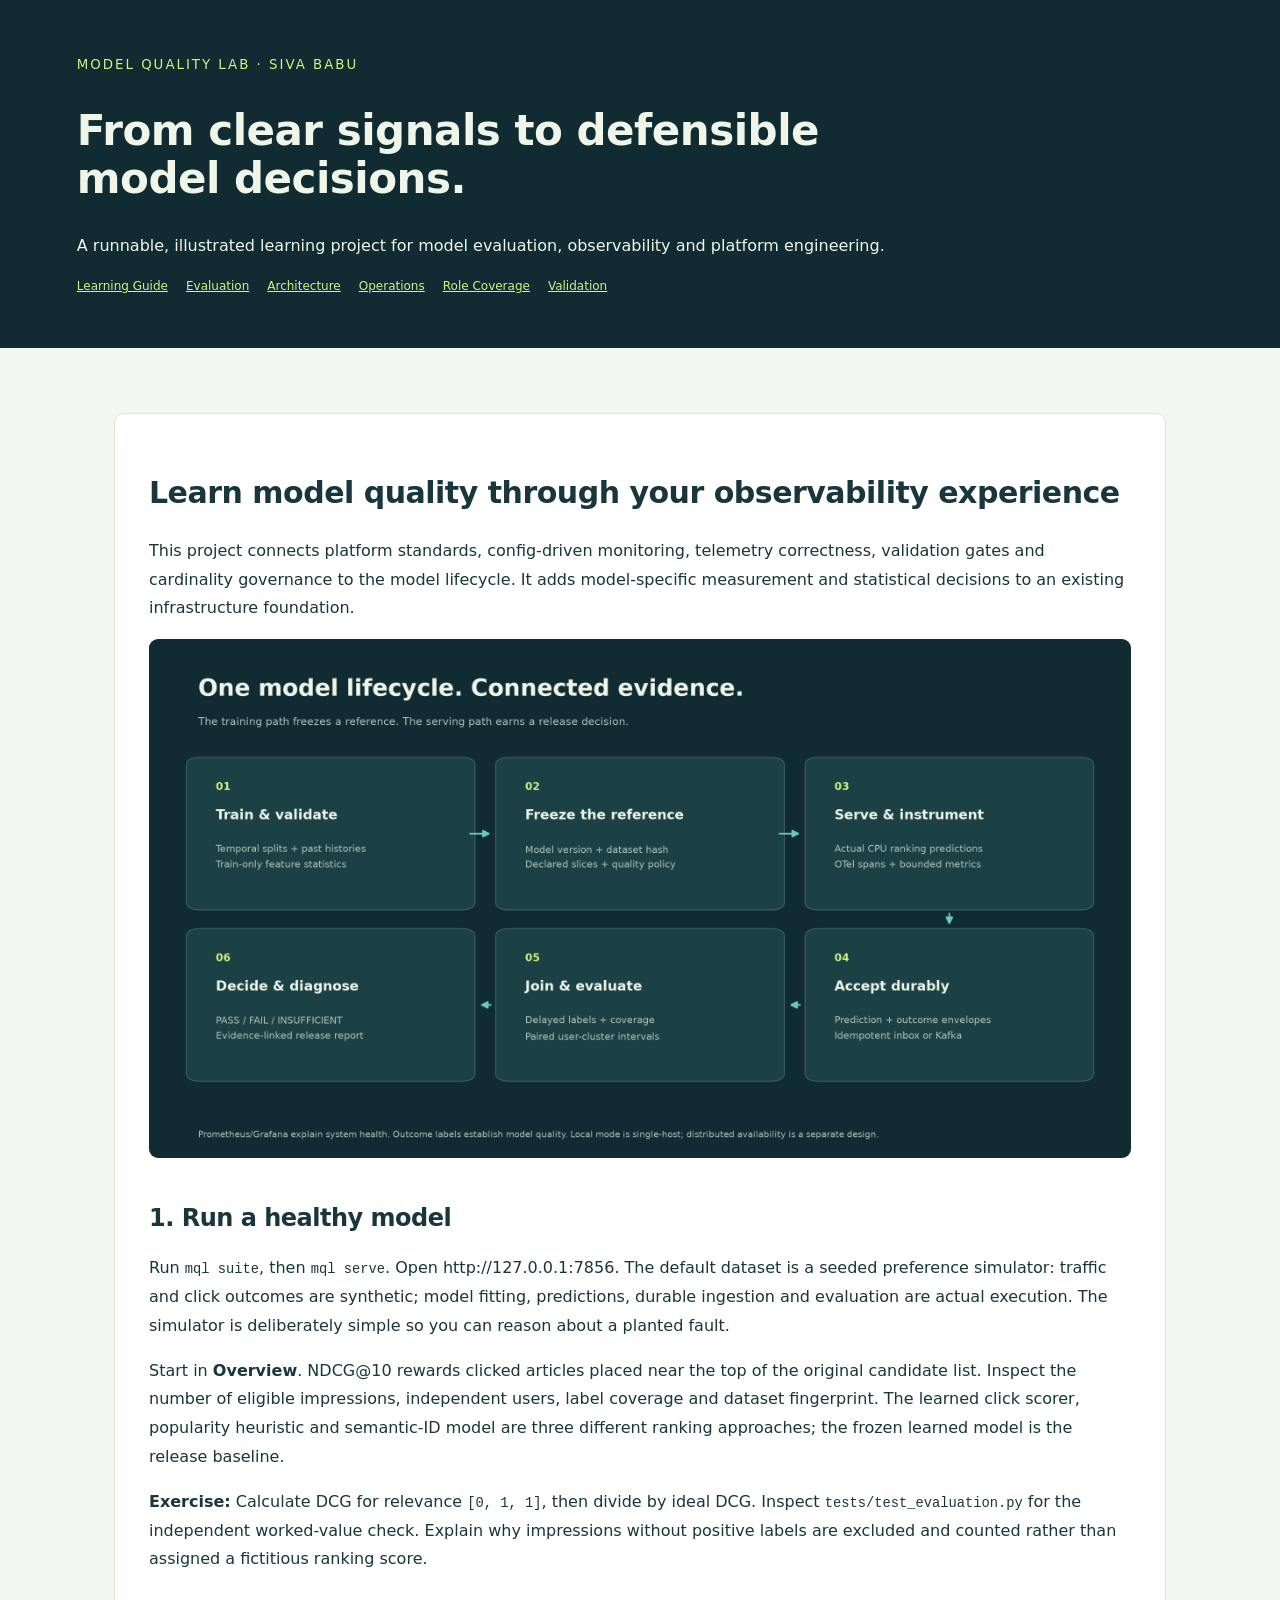
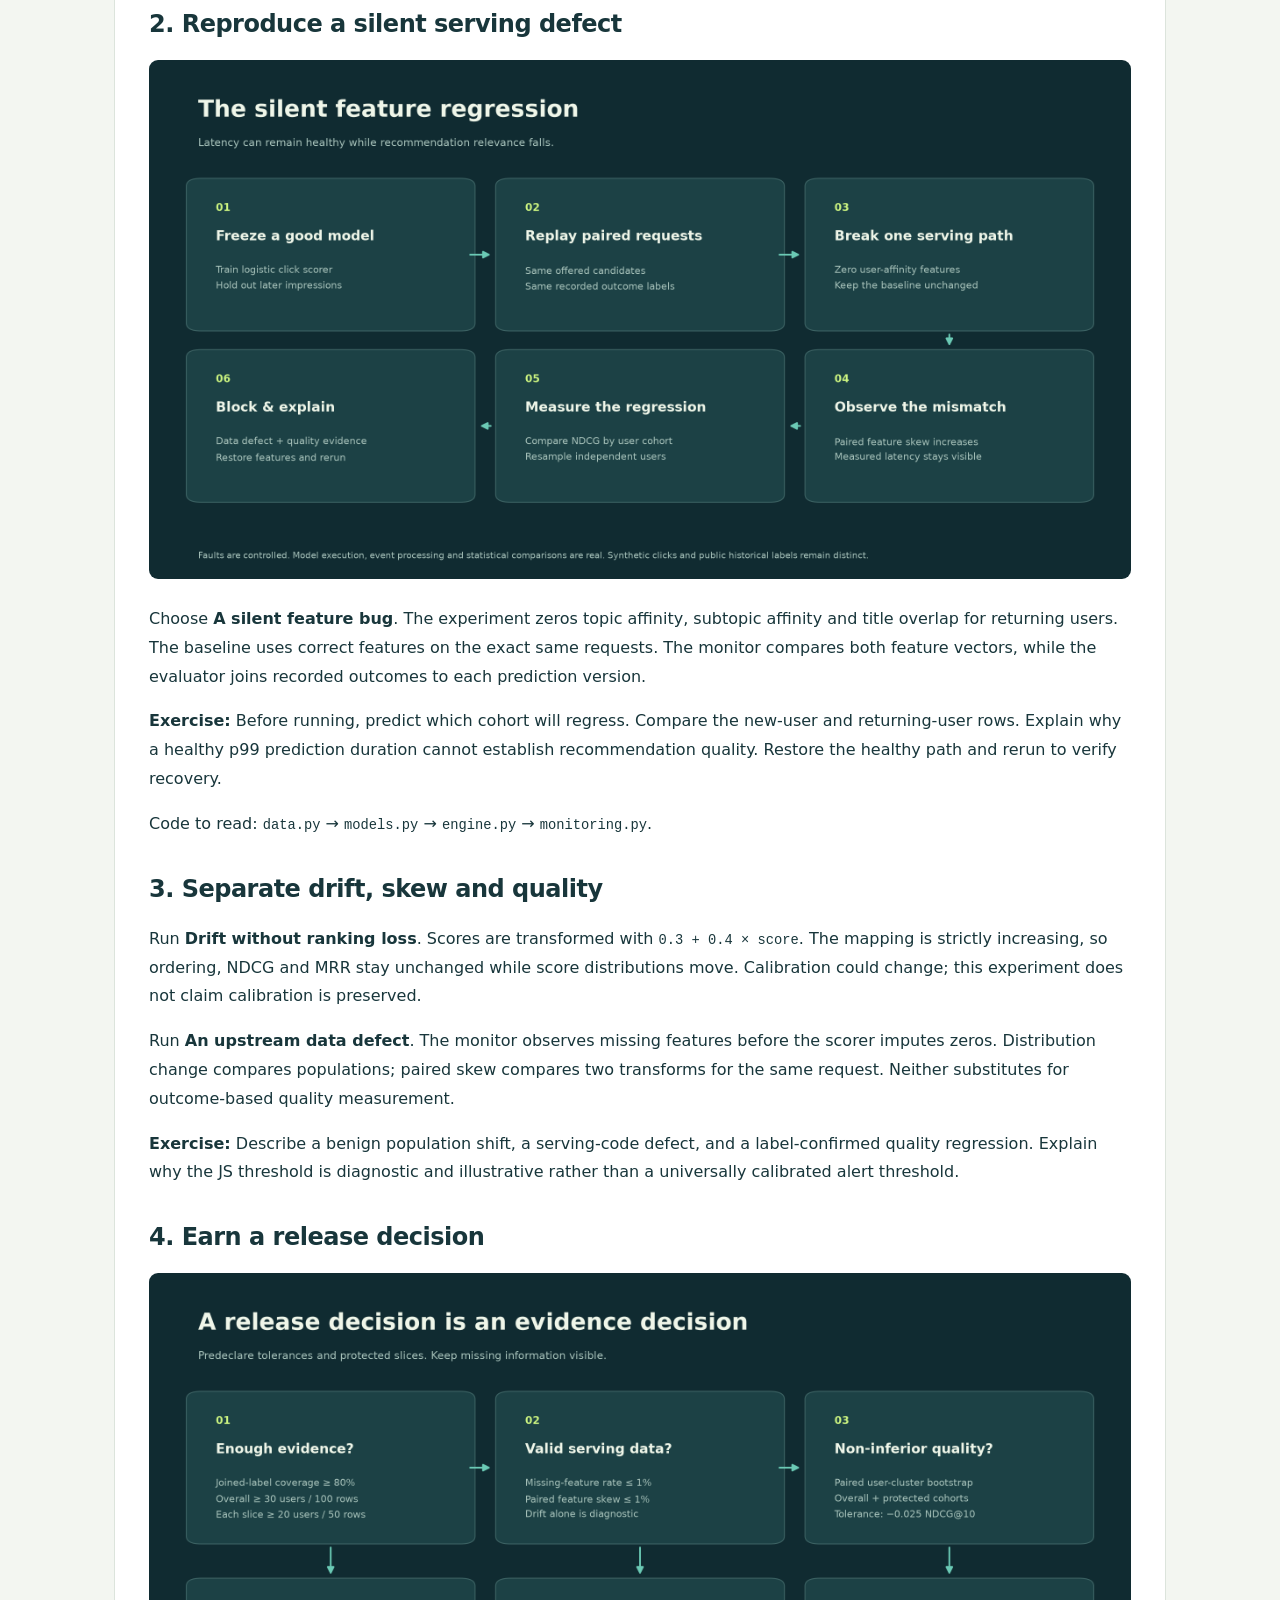
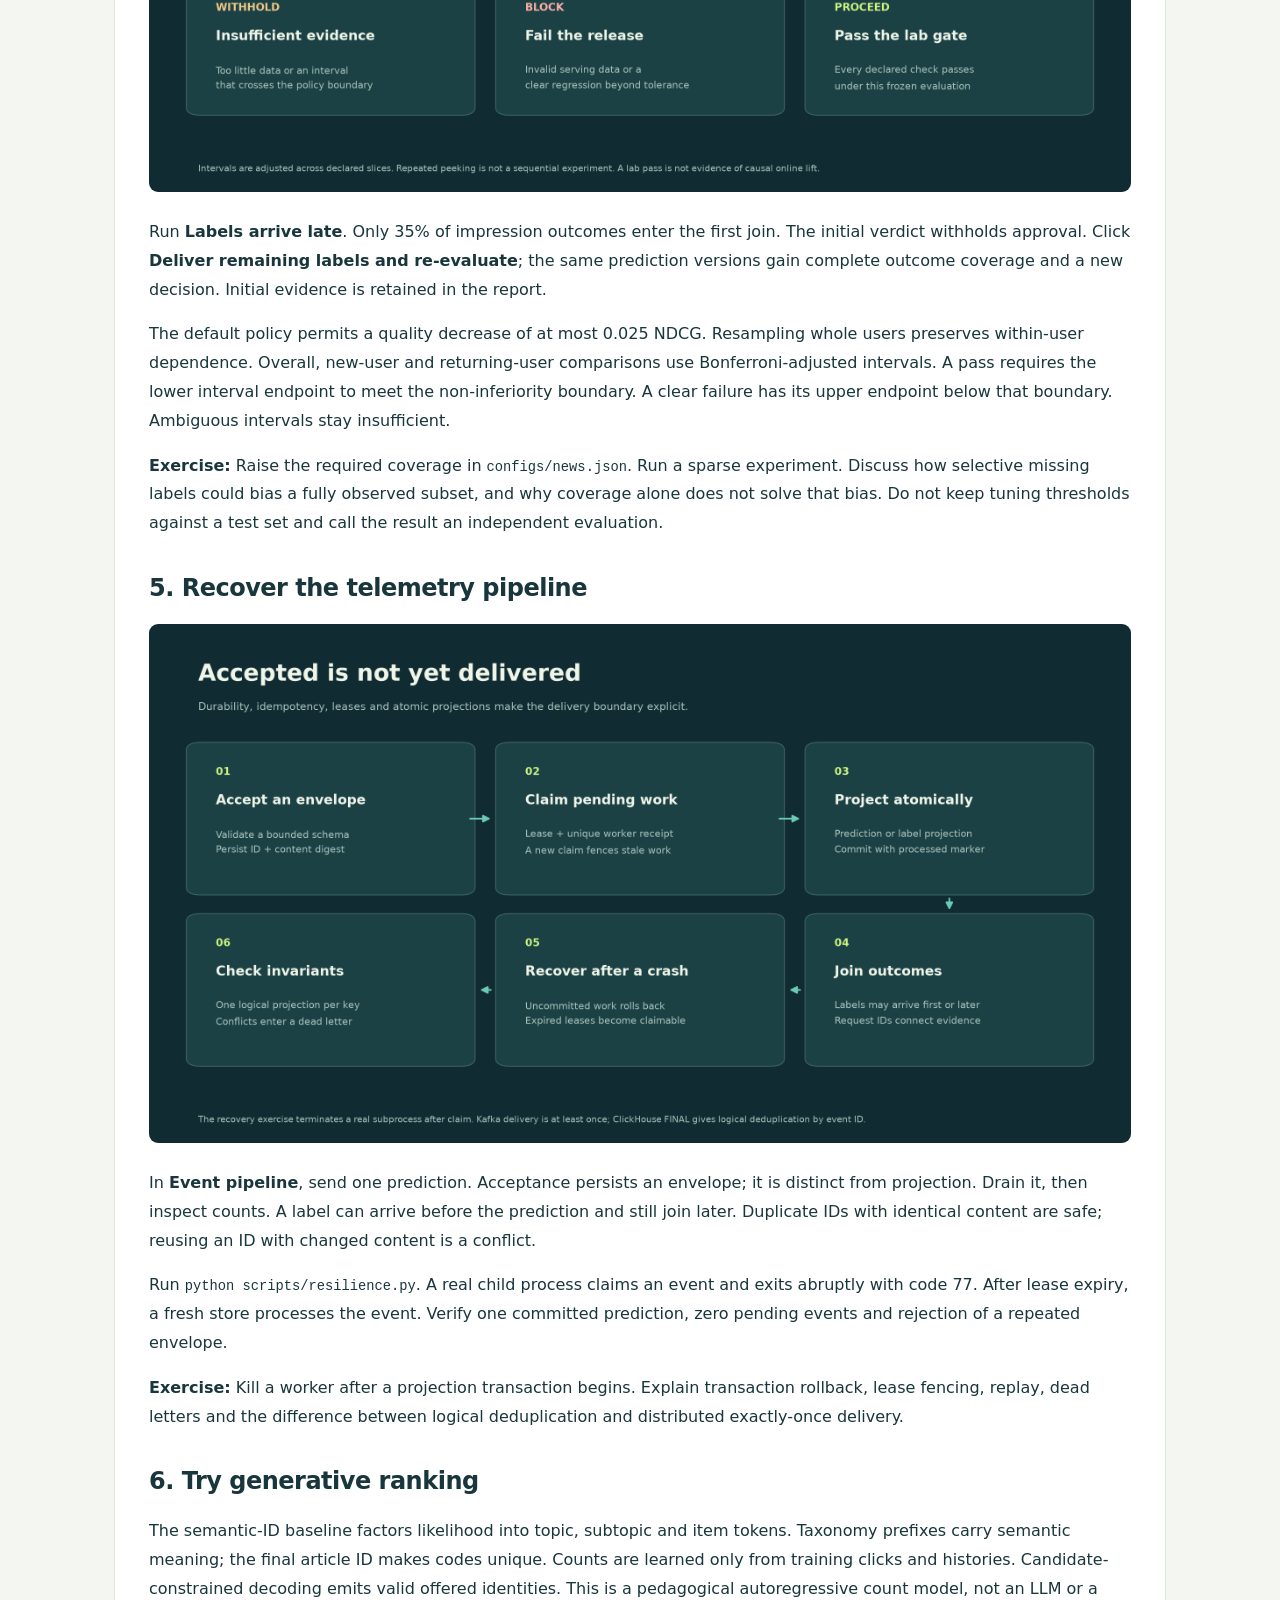
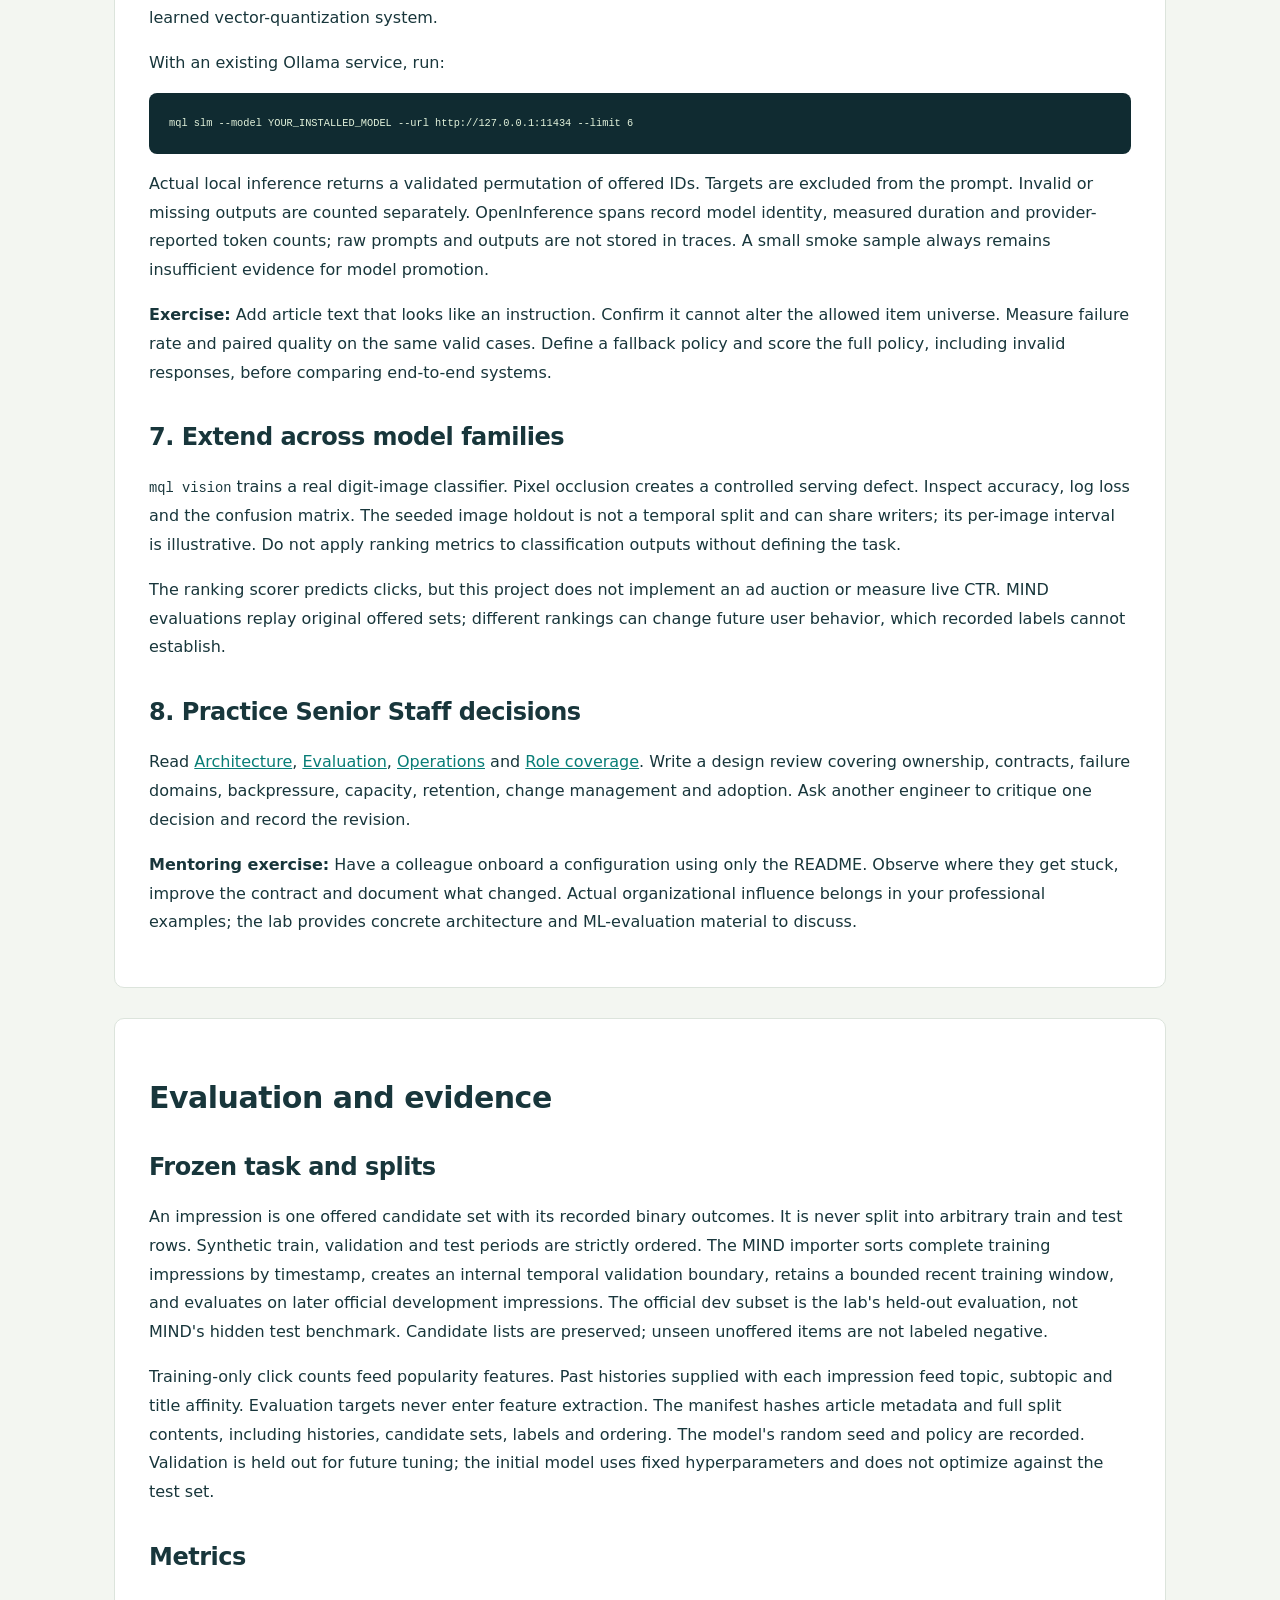
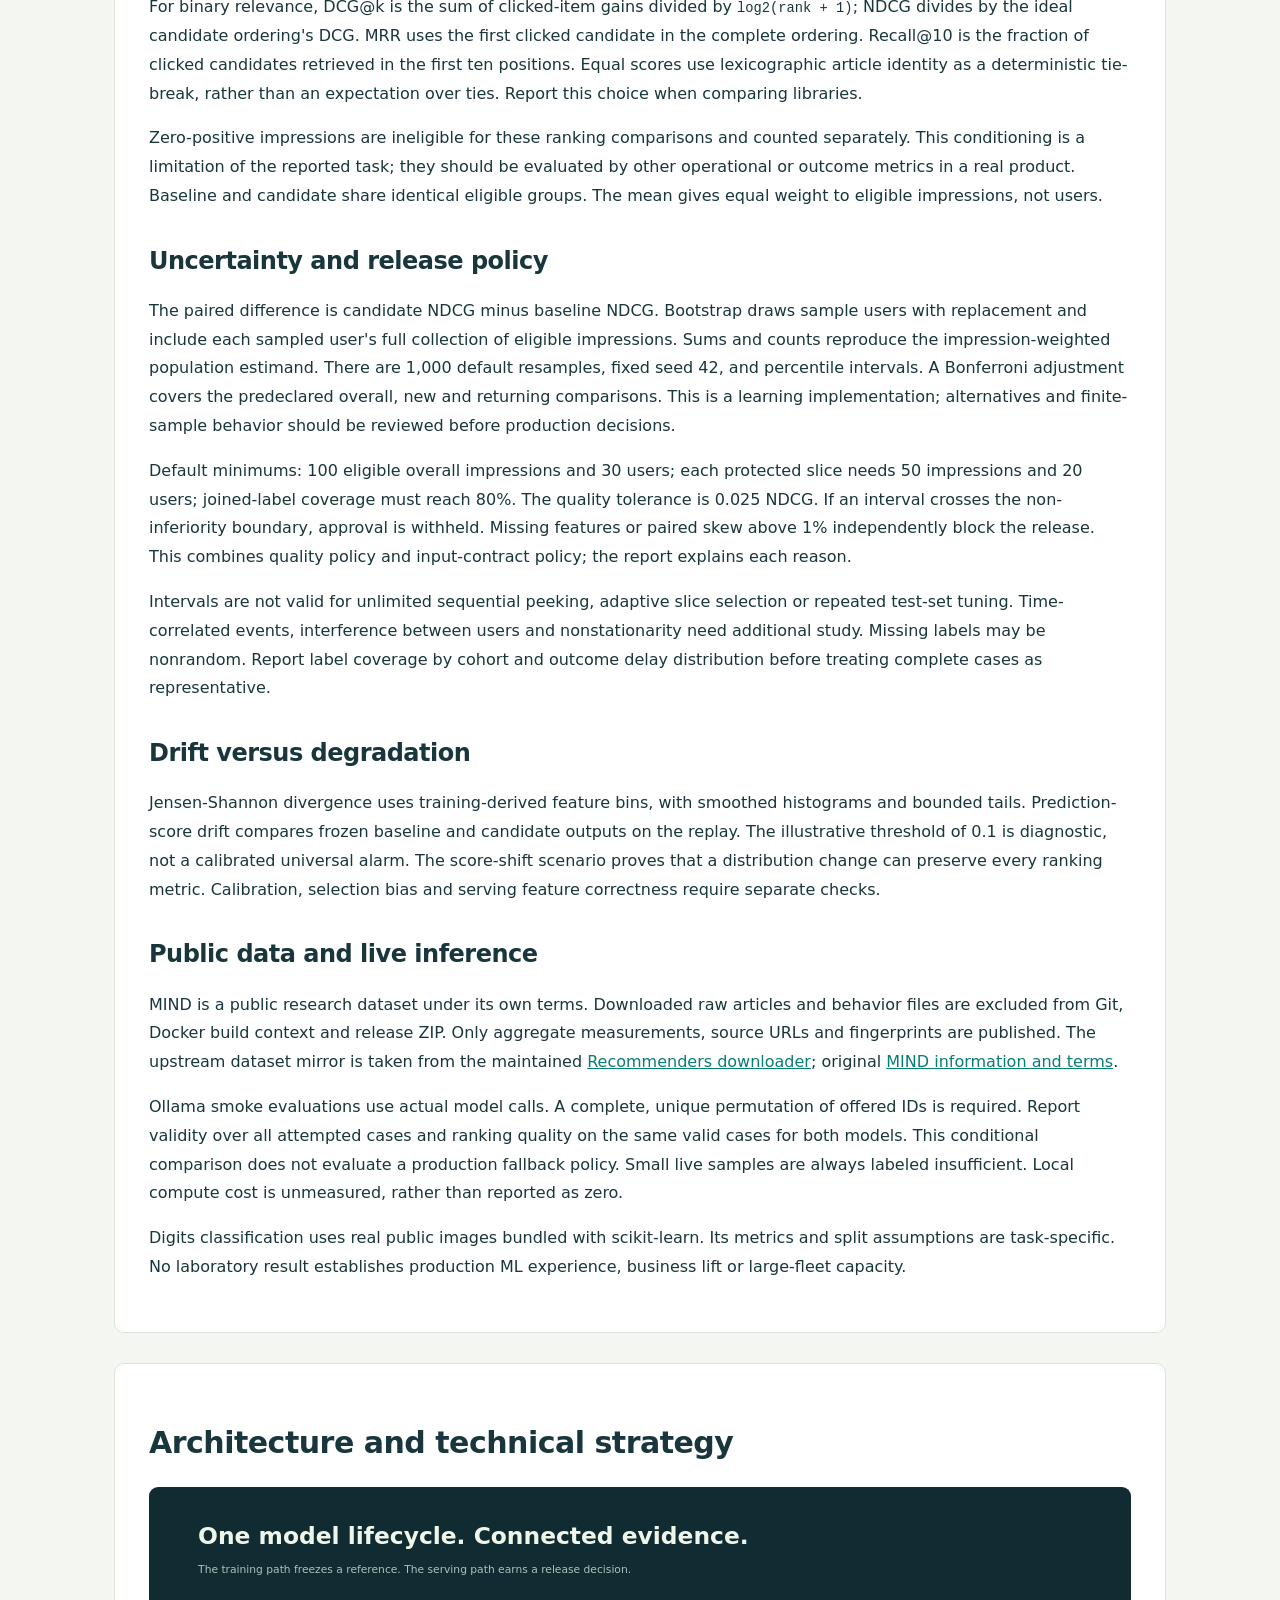
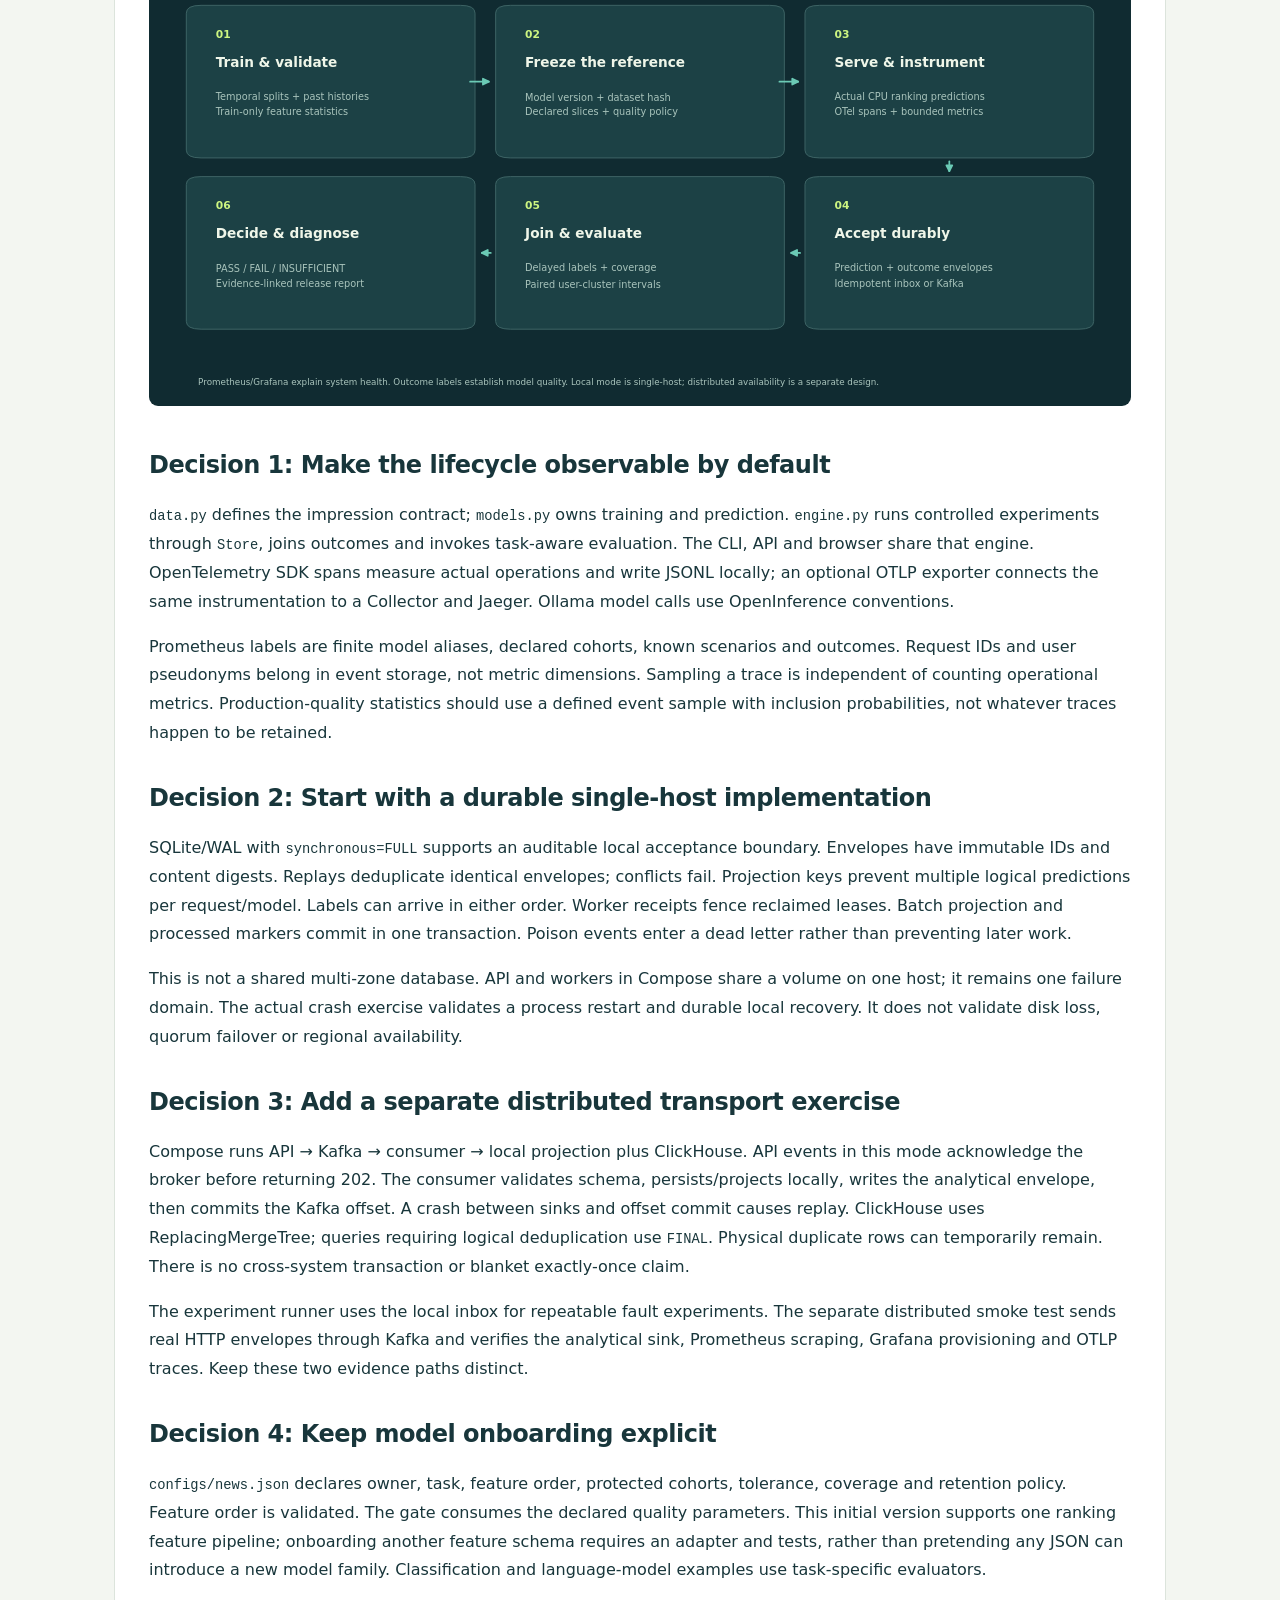
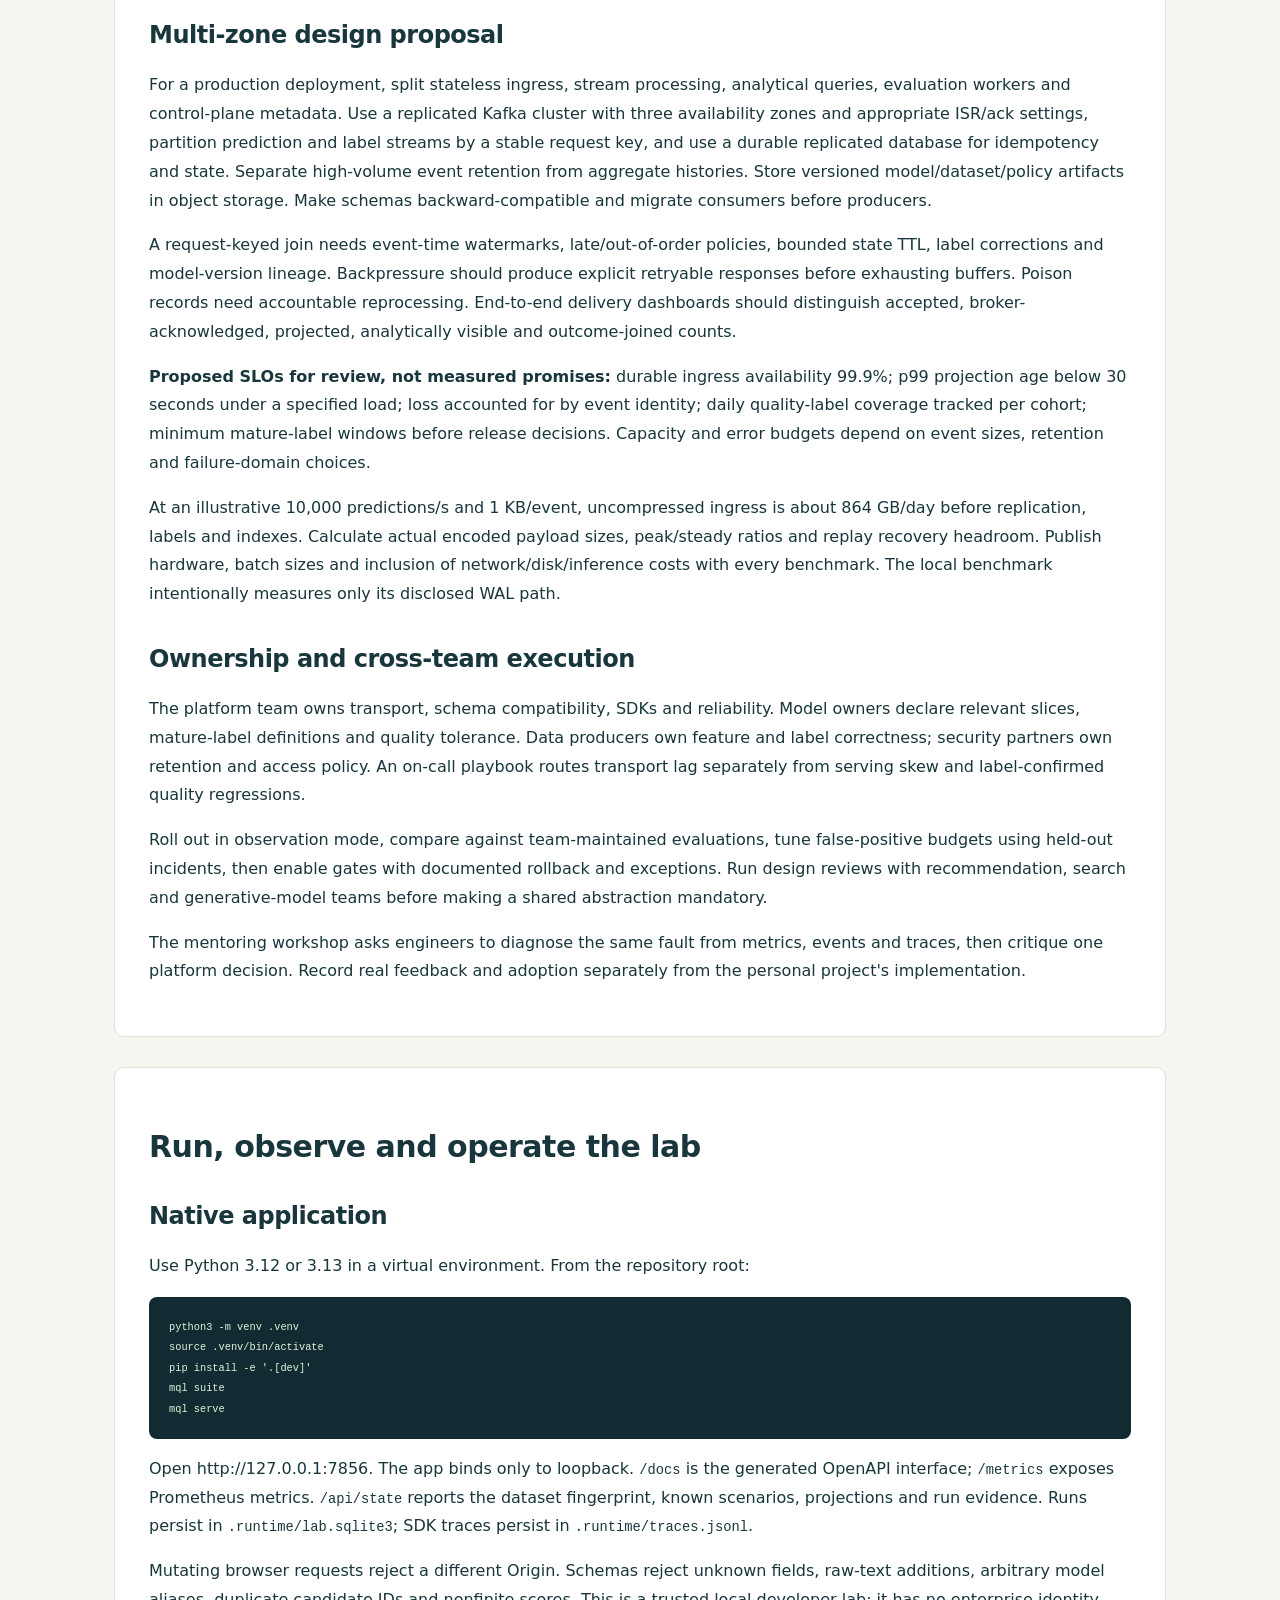
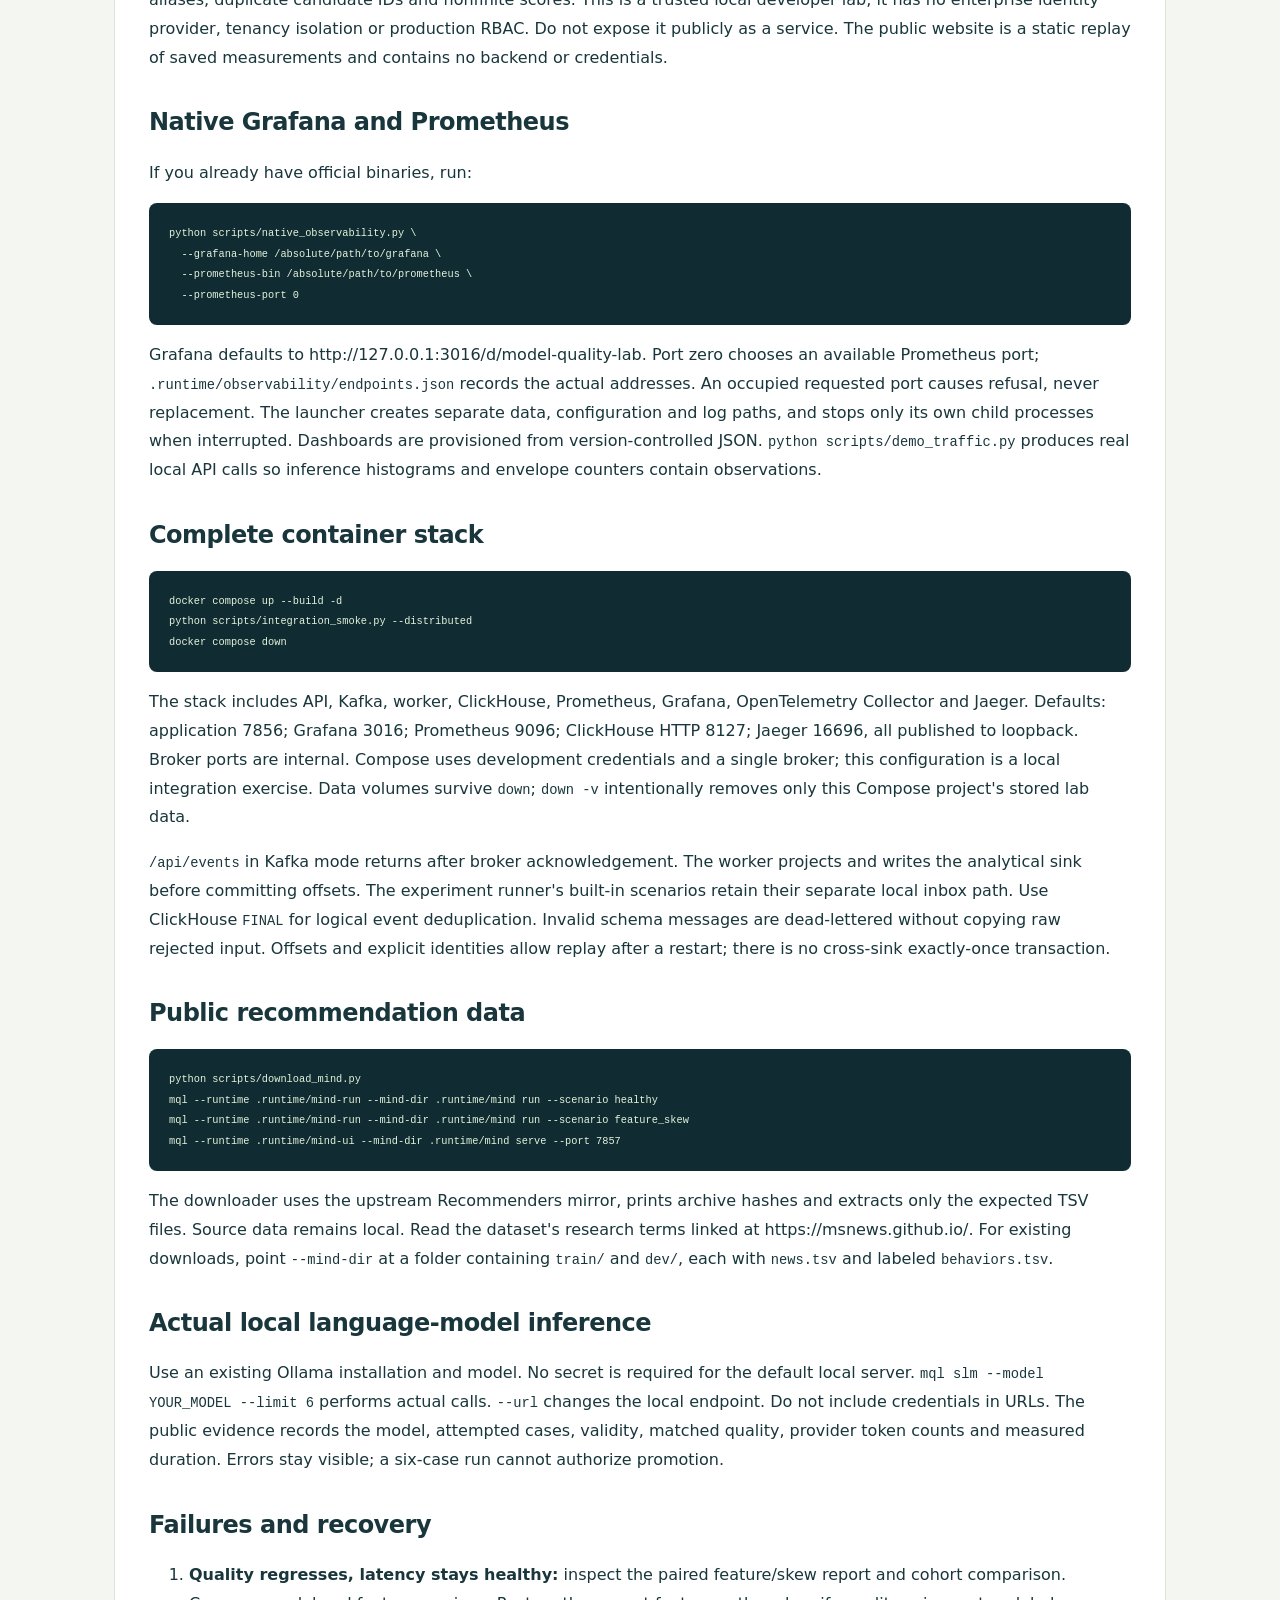
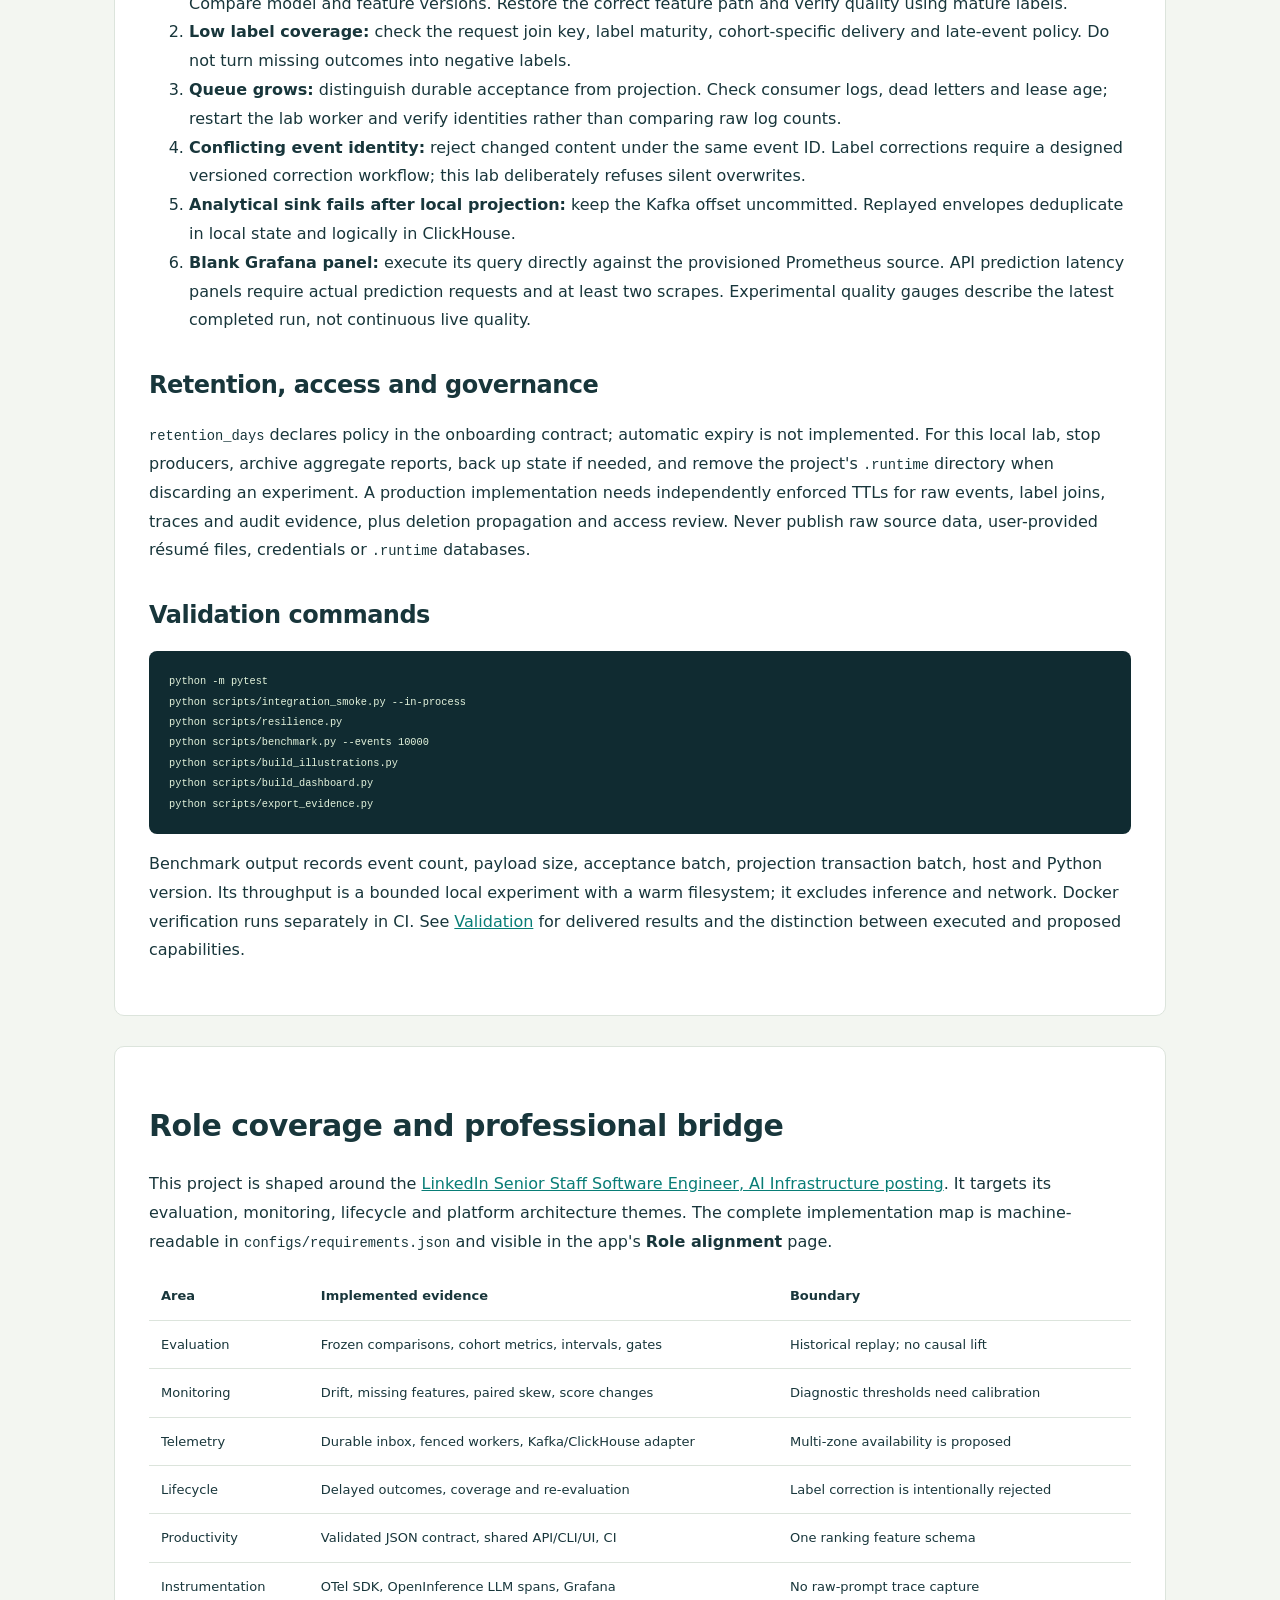
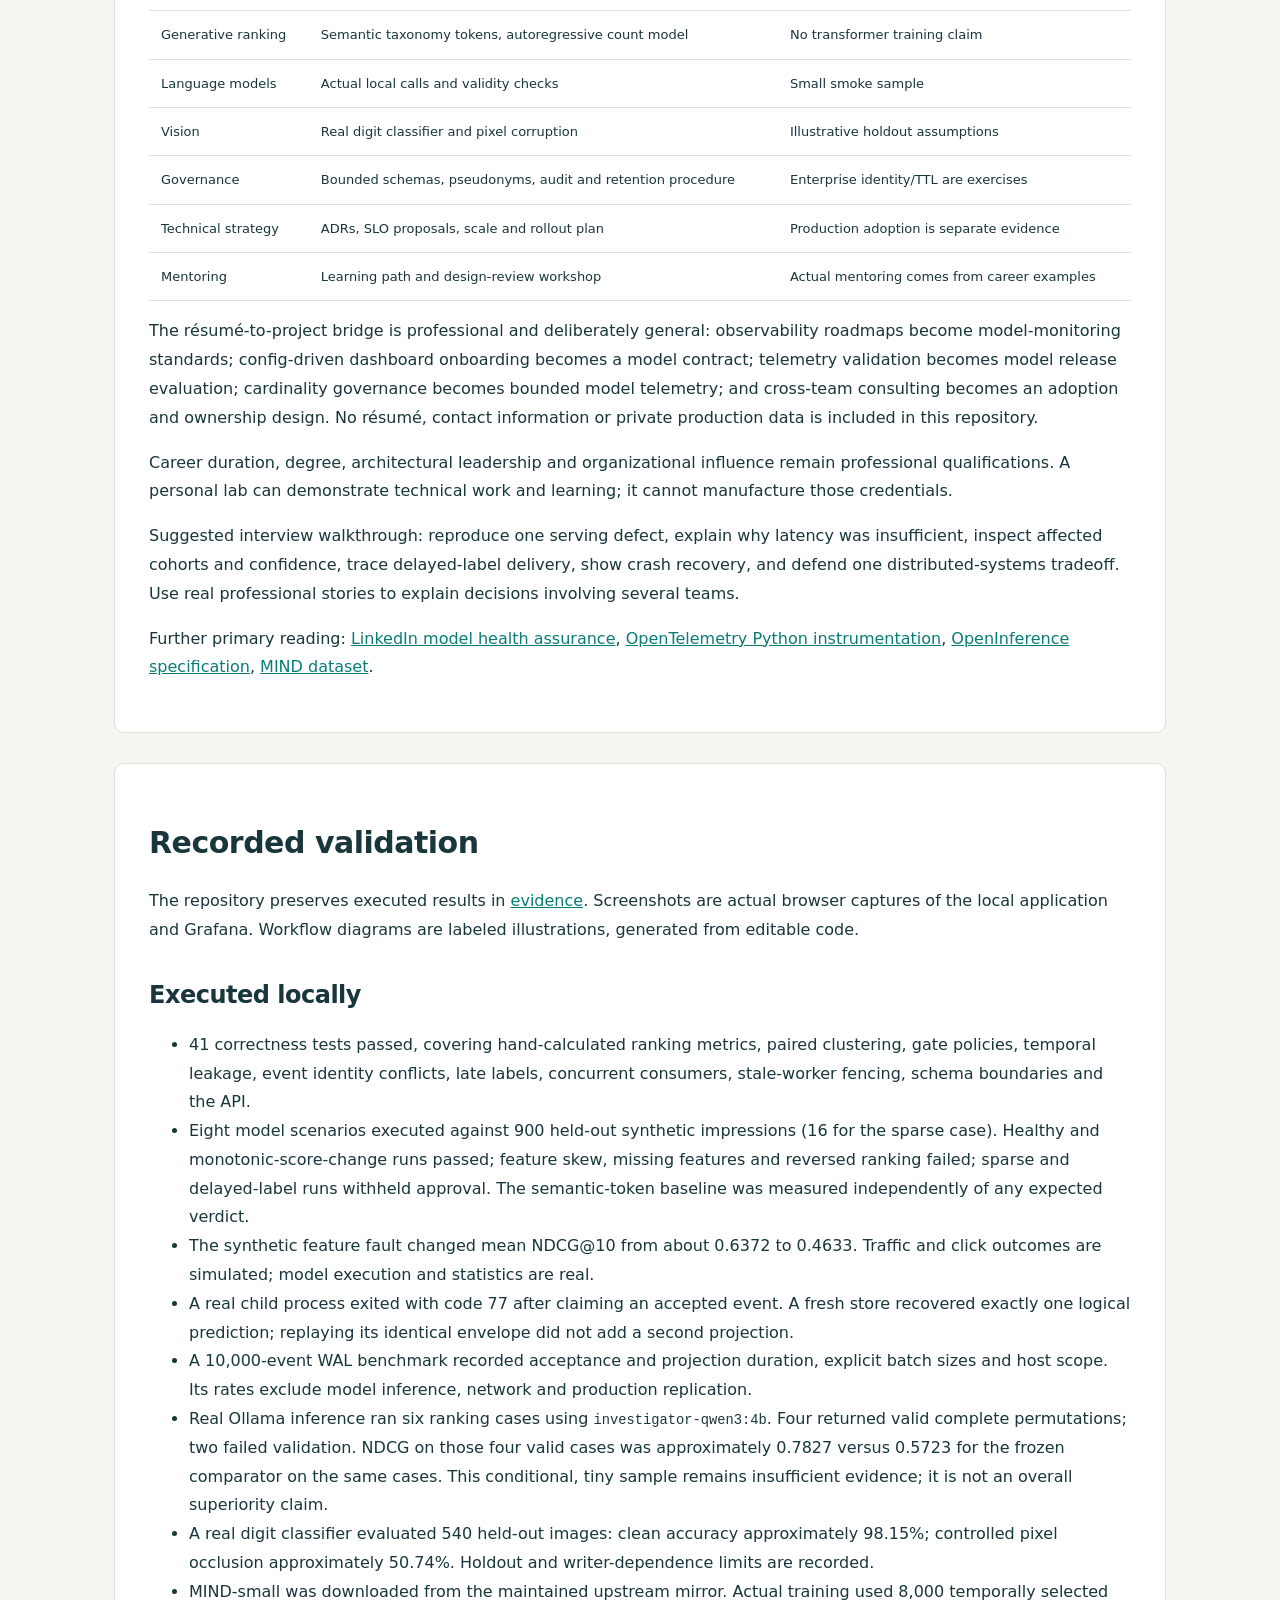
==== docs/index.html @ 086f23f2 "Build model evaluation and observability lab with measured experiments and illustrated guides" ====
<!doctype html><html lang="en"><head><meta charset="utf-8"><meta name="viewport" content="width=device-width,initial-scale=1"><title>Model Quality Lab — illustrated handbook</title><style>*{box-sizing:border-box}body{margin:0;background:#f3f6f1;color:#18363b;font:16px/1.8 system-ui,sans-serif}header{background:#102b31;color:#eff6e9;padding:50px max(6vw,24px)}header small{color:#cdf581;letter-spacing:2px;text-transform:uppercase}header h1{font-size:42px;line-height:1.15;max-width:800px}nav{display:flex;flex-wrap:wrap;gap:18px;font-size:12px}header a{color:#cdf581}main{max-width:1100px;margin:auto;padding:35px 24px}section{background:#fff;padding:34px;margin:30px 0;border:1px solid #dce4dc;border-radius:10px}h1,h2,h3{line-height:1.3;letter-spacing:-.5px}h1{font-size:30px}h2{margin-top:35px}a{color:#087d76}img{width:100%;height:auto;border-radius:9px}pre{overflow:auto;background:#102b31;color:#e3f3dc;padding:20px;border-radius:8px;font-size:12px;line-height:1.7}code{font-size:.86em}table{border-collapse:collapse;width:100%;font-size:13px}th,td{text-align:left;border-bottom:1px solid #dce4dc;padding:12px;vertical-align:top}blockquote{border-left:3px solid #087d76;margin:20px 0;padding-left:20px;color:#607570}@media(max-width:650px){section{padding:20px}header h1{font-size:30px}main{padding:15px}table{font-size:11px}td,th{padding:7px}}@media print{header,nav{display:none}section{break-before:page;border:0;margin:0;padding:0}body{background:#fff}}</style></head><body><header><small>Model Quality Lab · Siva Babu</small><h1>From clear signals to defensible model decisions.</h1><p>A runnable, illustrated learning project for model evaluation, observability and platform engineering.</p><nav><a href="#chapter-learning_guide">Learning Guide</a><a href="#chapter-evaluation">Evaluation</a><a href="#chapter-architecture">Architecture</a><a href="#chapter-operations">Operations</a><a href="#chapter-role_coverage">Role Coverage</a><a href="#chapter-validation">Validation</a></nav></header><main><section id="chapter-learning_guide"><h1 id="learn-model-quality-through-your-observability-experience">Learn model quality through your observability experience</h1>
<p>This project connects platform standards, config-driven monitoring, telemetry correctness, validation gates and cardinality governance to the model lifecycle. It adds model-specific measurement and statistical decisions to an existing infrastructure foundation.</p>
<p><img alt="The model lifecycle" src="illustrations/architecture.png" /></p>
<h2 id="1-run-a-healthy-model">1. Run a healthy model</h2>
<p>Run <code>mql suite</code>, then <code>mql serve</code>. Open http://127.0.0.1:7856. The default dataset is a seeded preference simulator: traffic and click outcomes are synthetic; model fitting, predictions, durable ingestion and evaluation are actual execution. The simulator is deliberately simple so you can reason about a planted fault.</p>
<p>Start in <strong>Overview</strong>. NDCG@10 rewards clicked articles placed near the top of the original candidate list. Inspect the number of eligible impressions, independent users, label coverage and dataset fingerprint. The learned click scorer, popularity heuristic and semantic-ID model are three different ranking approaches; the frozen learned model is the release baseline.</p>
<p><strong>Exercise:</strong> Calculate DCG for relevance <code>[0, 1, 1]</code>, then divide by ideal DCG. Inspect <code>tests/test_evaluation.py</code> for the independent worked-value check. Explain why impressions without positive labels are excluded and counted rather than assigned a fictitious ranking score.</p>
<h2 id="2-reproduce-a-silent-serving-defect">2. Reproduce a silent serving defect</h2>
<p><img alt="The silent feature fault" src="illustrations/experiment-flow.png" /></p>
<p>Choose <strong>A silent feature bug</strong>. The experiment zeros topic affinity, subtopic affinity and title overlap for returning users. The baseline uses correct features on the exact same requests. The monitor compares both feature vectors, while the evaluator joins recorded outcomes to each prediction version.</p>
<p><strong>Exercise:</strong> Before running, predict which cohort will regress. Compare the new-user and returning-user rows. Explain why a healthy p99 prediction duration cannot establish recommendation quality. Restore the healthy path and rerun to verify recovery.</p>
<p>Code to read: <code>data.py</code> → <code>models.py</code> → <code>engine.py</code> → <code>monitoring.py</code>.</p>
<h2 id="3-separate-drift-skew-and-quality">3. Separate drift, skew and quality</h2>
<p>Run <strong>Drift without ranking loss</strong>. Scores are transformed with <code>0.3 + 0.4 × score</code>. The mapping is strictly increasing, so ordering, NDCG and MRR stay unchanged while score distributions move. Calibration could change; this experiment does not claim calibration is preserved.</p>
<p>Run <strong>An upstream data defect</strong>. The monitor observes missing features before the scorer imputes zeros. Distribution change compares populations; paired skew compares two transforms for the same request. Neither substitutes for outcome-based quality measurement.</p>
<p><strong>Exercise:</strong> Describe a benign population shift, a serving-code defect, and a label-confirmed quality regression. Explain why the JS threshold is diagnostic and illustrative rather than a universally calibrated alert threshold.</p>
<h2 id="4-earn-a-release-decision">4. Earn a release decision</h2>
<p><img alt="Evidence-aware release gate" src="illustrations/release-gate.png" /></p>
<p>Run <strong>Labels arrive late</strong>. Only 35% of impression outcomes enter the first join. The initial verdict withholds approval. Click <strong>Deliver remaining labels and re-evaluate</strong>; the same prediction versions gain complete outcome coverage and a new decision. Initial evidence is retained in the report.</p>
<p>The default policy permits a quality decrease of at most 0.025 NDCG. Resampling whole users preserves within-user dependence. Overall, new-user and returning-user comparisons use Bonferroni-adjusted intervals. A pass requires the lower interval endpoint to meet the non-inferiority boundary. A clear failure has its upper endpoint below that boundary. Ambiguous intervals stay insufficient.</p>
<p><strong>Exercise:</strong> Raise the required coverage in <code>configs/news.json</code>. Run a sparse experiment. Discuss how selective missing labels could bias a fully observed subset, and why coverage alone does not solve that bias. Do not keep tuning thresholds against a test set and call the result an independent evaluation.</p>
<h2 id="5-recover-the-telemetry-pipeline">5. Recover the telemetry pipeline</h2>
<p><img alt="Durable event delivery" src="illustrations/delivery.png" /></p>
<p>In <strong>Event pipeline</strong>, send one prediction. Acceptance persists an envelope; it is distinct from projection. Drain it, then inspect counts. A label can arrive before the prediction and still join later. Duplicate IDs with identical content are safe; reusing an ID with changed content is a conflict.</p>
<p>Run <code>python scripts/resilience.py</code>. A real child process claims an event and exits abruptly with code 77. After lease expiry, a fresh store processes the event. Verify one committed prediction, zero pending events and rejection of a repeated envelope.</p>
<p><strong>Exercise:</strong> Kill a worker after a projection transaction begins. Explain transaction rollback, lease fencing, replay, dead letters and the difference between logical deduplication and distributed exactly-once delivery.</p>
<h2 id="6-try-generative-ranking">6. Try generative ranking</h2>
<p>The semantic-ID baseline factors likelihood into topic, subtopic and item tokens. Taxonomy prefixes carry semantic meaning; the final article ID makes codes unique. Counts are learned only from training clicks and histories. Candidate-constrained decoding emits valid offered identities. This is a pedagogical autoregressive count model, not an LLM or a learned vector-quantization system.</p>
<p>With an existing Ollama service, run:</p>
<pre><code class="language-bash">mql slm --model YOUR_INSTALLED_MODEL --url http://127.0.0.1:11434 --limit 6
</code></pre>
<p>Actual local inference returns a validated permutation of offered IDs. Targets are excluded from the prompt. Invalid or missing outputs are counted separately. OpenInference spans record model identity, measured duration and provider-reported token counts; raw prompts and outputs are not stored in traces. A small smoke sample always remains insufficient evidence for model promotion.</p>
<p><strong>Exercise:</strong> Add article text that looks like an instruction. Confirm it cannot alter the allowed item universe. Measure failure rate and paired quality on the same valid cases. Define a fallback policy and score the full policy, including invalid responses, before comparing end-to-end systems.</p>
<h2 id="7-extend-across-model-families">7. Extend across model families</h2>
<p><code>mql vision</code> trains a real digit-image classifier. Pixel occlusion creates a controlled serving defect. Inspect accuracy, log loss and the confusion matrix. The seeded image holdout is not a temporal split and can share writers; its per-image interval is illustrative. Do not apply ranking metrics to classification outputs without defining the task.</p>
<p>The ranking scorer predicts clicks, but this project does not implement an ad auction or measure live CTR. MIND evaluations replay original offered sets; different rankings can change future user behavior, which recorded labels cannot establish.</p>
<h2 id="8-practice-senior-staff-decisions">8. Practice Senior Staff decisions</h2>
<p>Read <a href="#chapter-architecture">Architecture</a>, <a href="#chapter-evaluation">Evaluation</a>, <a href="#chapter-operations">Operations</a> and <a href="#chapter-role_coverage">Role coverage</a>. Write a design review covering ownership, contracts, failure domains, backpressure, capacity, retention, change management and adoption. Ask another engineer to critique one decision and record the revision.</p>
<p><strong>Mentoring exercise:</strong> Have a colleague onboard a configuration using only the README. Observe where they get stuck, improve the contract and document what changed. Actual organizational influence belongs in your professional examples; the lab provides concrete architecture and ML-evaluation material to discuss.</p></section><section id="chapter-evaluation"><h1 id="evaluation-and-evidence">Evaluation and evidence</h1>
<h2 id="frozen-task-and-splits">Frozen task and splits</h2>
<p>An impression is one offered candidate set with its recorded binary outcomes. It is never split into arbitrary train and test rows. Synthetic train, validation and test periods are strictly ordered. The MIND importer sorts complete training impressions by timestamp, creates an internal temporal validation boundary, retains a bounded recent training window, and evaluates on later official development impressions. The official dev subset is the lab's held-out evaluation, not MIND's hidden test benchmark. Candidate lists are preserved; unseen unoffered items are not labeled negative.</p>
<p>Training-only click counts feed popularity features. Past histories supplied with each impression feed topic, subtopic and title affinity. Evaluation targets never enter feature extraction. The manifest hashes article metadata and full split contents, including histories, candidate sets, labels and ordering. The model's random seed and policy are recorded. Validation is held out for future tuning; the initial model uses fixed hyperparameters and does not optimize against the test set.</p>
<h2 id="metrics">Metrics</h2>
<p>For binary relevance, DCG@k is the sum of clicked-item gains divided by <code>log2(rank + 1)</code>; NDCG divides by the ideal candidate ordering's DCG. MRR uses the first clicked candidate in the complete ordering. Recall@10 is the fraction of clicked candidates retrieved in the first ten positions. Equal scores use lexicographic article identity as a deterministic tie-break, rather than an expectation over ties. Report this choice when comparing libraries.</p>
<p>Zero-positive impressions are ineligible for these ranking comparisons and counted separately. This conditioning is a limitation of the reported task; they should be evaluated by other operational or outcome metrics in a real product. Baseline and candidate share identical eligible groups. The mean gives equal weight to eligible impressions, not users.</p>
<h2 id="uncertainty-and-release-policy">Uncertainty and release policy</h2>
<p>The paired difference is candidate NDCG minus baseline NDCG. Bootstrap draws sample users with replacement and include each sampled user's full collection of eligible impressions. Sums and counts reproduce the impression-weighted population estimand. There are 1,000 default resamples, fixed seed 42, and percentile intervals. A Bonferroni adjustment covers the predeclared overall, new and returning comparisons. This is a learning implementation; alternatives and finite-sample behavior should be reviewed before production decisions.</p>
<p>Default minimums: 100 eligible overall impressions and 30 users; each protected slice needs 50 impressions and 20 users; joined-label coverage must reach 80%. The quality tolerance is 0.025 NDCG. If an interval crosses the non-inferiority boundary, approval is withheld. Missing features or paired skew above 1% independently block the release. This combines quality policy and input-contract policy; the report explains each reason.</p>
<p>Intervals are not valid for unlimited sequential peeking, adaptive slice selection or repeated test-set tuning. Time-correlated events, interference between users and nonstationarity need additional study. Missing labels may be nonrandom. Report label coverage by cohort and outcome delay distribution before treating complete cases as representative.</p>
<h2 id="drift-versus-degradation">Drift versus degradation</h2>
<p>Jensen-Shannon divergence uses training-derived feature bins, with smoothed histograms and bounded tails. Prediction-score drift compares frozen baseline and candidate outputs on the replay. The illustrative threshold of 0.1 is diagnostic, not a calibrated universal alarm. The score-shift scenario proves that a distribution change can preserve every ranking metric. Calibration, selection bias and serving feature correctness require separate checks.</p>
<h2 id="public-data-and-live-inference">Public data and live inference</h2>
<p>MIND is a public research dataset under its own terms. Downloaded raw articles and behavior files are excluded from Git, Docker build context and release ZIP. Only aggregate measurements, source URLs and fingerprints are published. The upstream dataset mirror is taken from the maintained <a href="https://github.com/recommenders-team/recommenders/blob/main/recommenders/datasets/mind.py">Recommenders downloader</a>; original <a href="https://msnews.github.io/">MIND information and terms</a>.</p>
<p>Ollama smoke evaluations use actual model calls. A complete, unique permutation of offered IDs is required. Report validity over all attempted cases and ranking quality on the same valid cases for both models. This conditional comparison does not evaluate a production fallback policy. Small live samples are always labeled insufficient. Local compute cost is unmeasured, rather than reported as zero.</p>
<p>Digits classification uses real public images bundled with scikit-learn. Its metrics and split assumptions are task-specific. No laboratory result establishes production ML experience, business lift or large-fleet capacity.</p></section><section id="chapter-architecture"><h1 id="architecture-and-technical-strategy">Architecture and technical strategy</h1>
<p><img alt="Architecture" src="illustrations/architecture.svg" /></p>
<h2 id="decision-1-make-the-lifecycle-observable-by-default">Decision 1: Make the lifecycle observable by default</h2>
<p><code>data.py</code> defines the impression contract; <code>models.py</code> owns training and prediction. <code>engine.py</code> runs controlled experiments through <code>Store</code>, joins outcomes and invokes task-aware evaluation. The CLI, API and browser share that engine. OpenTelemetry SDK spans measure actual operations and write JSONL locally; an optional OTLP exporter connects the same instrumentation to a Collector and Jaeger. Ollama model calls use OpenInference conventions.</p>
<p>Prometheus labels are finite model aliases, declared cohorts, known scenarios and outcomes. Request IDs and user pseudonyms belong in event storage, not metric dimensions. Sampling a trace is independent of counting operational metrics. Production-quality statistics should use a defined event sample with inclusion probabilities, not whatever traces happen to be retained.</p>
<h2 id="decision-2-start-with-a-durable-single-host-implementation">Decision 2: Start with a durable single-host implementation</h2>
<p>SQLite/WAL with <code>synchronous=FULL</code> supports an auditable local acceptance boundary. Envelopes have immutable IDs and content digests. Replays deduplicate identical envelopes; conflicts fail. Projection keys prevent multiple logical predictions per request/model. Labels can arrive in either order. Worker receipts fence reclaimed leases. Batch projection and processed markers commit in one transaction. Poison events enter a dead letter rather than preventing later work.</p>
<p>This is not a shared multi-zone database. API and workers in Compose share a volume on one host; it remains one failure domain. The actual crash exercise validates a process restart and durable local recovery. It does not validate disk loss, quorum failover or regional availability.</p>
<h2 id="decision-3-add-a-separate-distributed-transport-exercise">Decision 3: Add a separate distributed transport exercise</h2>
<p>Compose runs API → Kafka → consumer → local projection plus ClickHouse. API events in this mode acknowledge the broker before returning 202. The consumer validates schema, persists/projects locally, writes the analytical envelope, then commits the Kafka offset. A crash between sinks and offset commit causes replay. ClickHouse uses ReplacingMergeTree; queries requiring logical deduplication use <code>FINAL</code>. Physical duplicate rows can temporarily remain. There is no cross-system transaction or blanket exactly-once claim.</p>
<p>The experiment runner uses the local inbox for repeatable fault experiments. The separate distributed smoke test sends real HTTP envelopes through Kafka and verifies the analytical sink, Prometheus scraping, Grafana provisioning and OTLP traces. Keep these two evidence paths distinct.</p>
<h2 id="decision-4-keep-model-onboarding-explicit">Decision 4: Keep model onboarding explicit</h2>
<p><code>configs/news.json</code> declares owner, task, feature order, protected cohorts, tolerance, coverage and retention policy. Feature order is validated. The gate consumes the declared quality parameters. This initial version supports one ranking feature pipeline; onboarding another feature schema requires an adapter and tests, rather than pretending any JSON can introduce a new model family. Classification and language-model examples use task-specific evaluators.</p>
<h2 id="multi-zone-design-proposal">Multi-zone design proposal</h2>
<p>For a production deployment, split stateless ingress, stream processing, analytical queries, evaluation workers and control-plane metadata. Use a replicated Kafka cluster with three availability zones and appropriate ISR/ack settings, partition prediction and label streams by a stable request key, and use a durable replicated database for idempotency and state. Separate high-volume event retention from aggregate histories. Store versioned model/dataset/policy artifacts in object storage. Make schemas backward-compatible and migrate consumers before producers.</p>
<p>A request-keyed join needs event-time watermarks, late/out-of-order policies, bounded state TTL, label corrections and model-version lineage. Backpressure should produce explicit retryable responses before exhausting buffers. Poison records need accountable reprocessing. End-to-end delivery dashboards should distinguish accepted, broker-acknowledged, projected, analytically visible and outcome-joined counts.</p>
<p><strong>Proposed SLOs for review, not measured promises:</strong> durable ingress availability 99.9%; p99 projection age below 30 seconds under a specified load; loss accounted for by event identity; daily quality-label coverage tracked per cohort; minimum mature-label windows before release decisions. Capacity and error budgets depend on event sizes, retention and failure-domain choices.</p>
<p>At an illustrative 10,000 predictions/s and 1 KB/event, uncompressed ingress is about 864 GB/day before replication, labels and indexes. Calculate actual encoded payload sizes, peak/steady ratios and replay recovery headroom. Publish hardware, batch sizes and inclusion of network/disk/inference costs with every benchmark. The local benchmark intentionally measures only its disclosed WAL path.</p>
<h2 id="ownership-and-cross-team-execution">Ownership and cross-team execution</h2>
<p>The platform team owns transport, schema compatibility, SDKs and reliability. Model owners declare relevant slices, mature-label definitions and quality tolerance. Data producers own feature and label correctness; security partners own retention and access policy. An on-call playbook routes transport lag separately from serving skew and label-confirmed quality regressions.</p>
<p>Roll out in observation mode, compare against team-maintained evaluations, tune false-positive budgets using held-out incidents, then enable gates with documented rollback and exceptions. Run design reviews with recommendation, search and generative-model teams before making a shared abstraction mandatory.</p>
<p>The mentoring workshop asks engineers to diagnose the same fault from metrics, events and traces, then critique one platform decision. Record real feedback and adoption separately from the personal project's implementation.</p></section><section id="chapter-operations"><h1 id="run-observe-and-operate-the-lab">Run, observe and operate the lab</h1>
<h2 id="native-application">Native application</h2>
<p>Use Python 3.12 or 3.13 in a virtual environment. From the repository root:</p>
<pre><code class="language-bash">python3 -m venv .venv
source .venv/bin/activate
pip install -e '.[dev]'
mql suite
mql serve
</code></pre>
<p>Open http://127.0.0.1:7856. The app binds only to loopback. <code>/docs</code> is the generated OpenAPI interface; <code>/metrics</code> exposes Prometheus metrics. <code>/api/state</code> reports the dataset fingerprint, known scenarios, projections and run evidence. Runs persist in <code>.runtime/lab.sqlite3</code>; SDK traces persist in <code>.runtime/traces.jsonl</code>.</p>
<p>Mutating browser requests reject a different Origin. Schemas reject unknown fields, raw-text additions, arbitrary model aliases, duplicate candidate IDs and nonfinite scores. This is a trusted local developer lab; it has no enterprise identity provider, tenancy isolation or production RBAC. Do not expose it publicly as a service. The public website is a static replay of saved measurements and contains no backend or credentials.</p>
<h2 id="native-grafana-and-prometheus">Native Grafana and Prometheus</h2>
<p>If you already have official binaries, run:</p>
<pre><code class="language-bash">python scripts/native_observability.py \
  --grafana-home /absolute/path/to/grafana \
  --prometheus-bin /absolute/path/to/prometheus \
  --prometheus-port 0
</code></pre>
<p>Grafana defaults to http://127.0.0.1:3016/d/model-quality-lab. Port zero chooses an available Prometheus port; <code>.runtime/observability/endpoints.json</code> records the actual addresses. An occupied requested port causes refusal, never replacement. The launcher creates separate data, configuration and log paths, and stops only its own child processes when interrupted. Dashboards are provisioned from version-controlled JSON. <code>python scripts/demo_traffic.py</code> produces real local API calls so inference histograms and envelope counters contain observations.</p>
<h2 id="complete-container-stack">Complete container stack</h2>
<pre><code class="language-bash">docker compose up --build -d
python scripts/integration_smoke.py --distributed
docker compose down
</code></pre>
<p>The stack includes API, Kafka, worker, ClickHouse, Prometheus, Grafana, OpenTelemetry Collector and Jaeger. Defaults: application 7856; Grafana 3016; Prometheus 9096; ClickHouse HTTP 8127; Jaeger 16696, all published to loopback. Broker ports are internal. Compose uses development credentials and a single broker; this configuration is a local integration exercise. Data volumes survive <code>down</code>; <code>down -v</code> intentionally removes only this Compose project's stored lab data.</p>
<p><code>/api/events</code> in Kafka mode returns after broker acknowledgement. The worker projects and writes the analytical sink before committing offsets. The experiment runner's built-in scenarios retain their separate local inbox path. Use ClickHouse <code>FINAL</code> for logical event deduplication. Invalid schema messages are dead-lettered without copying raw rejected input. Offsets and explicit identities allow replay after a restart; there is no cross-sink exactly-once transaction.</p>
<h2 id="public-recommendation-data">Public recommendation data</h2>
<pre><code class="language-bash">python scripts/download_mind.py
mql --runtime .runtime/mind-run --mind-dir .runtime/mind run --scenario healthy
mql --runtime .runtime/mind-run --mind-dir .runtime/mind run --scenario feature_skew
mql --runtime .runtime/mind-ui --mind-dir .runtime/mind serve --port 7857
</code></pre>
<p>The downloader uses the upstream Recommenders mirror, prints archive hashes and extracts only the expected TSV files. Source data remains local. Read the dataset's research terms linked at https://msnews.github.io/. For existing downloads, point <code>--mind-dir</code> at a folder containing <code>train/</code> and <code>dev/</code>, each with <code>news.tsv</code> and labeled <code>behaviors.tsv</code>.</p>
<h2 id="actual-local-language-model-inference">Actual local language-model inference</h2>
<p>Use an existing Ollama installation and model. No secret is required for the default local server. <code>mql slm --model YOUR_MODEL --limit 6</code> performs actual calls. <code>--url</code> changes the local endpoint. Do not include credentials in URLs. The public evidence records the model, attempted cases, validity, matched quality, provider token counts and measured duration. Errors stay visible; a six-case run cannot authorize promotion.</p>
<h2 id="failures-and-recovery">Failures and recovery</h2>
<ol>
<li><strong>Quality regresses, latency stays healthy:</strong> inspect the paired feature/skew report and cohort comparison. Compare model and feature versions. Restore the correct feature path and verify quality using mature labels.</li>
<li><strong>Low label coverage:</strong> check the request join key, label maturity, cohort-specific delivery and late-event policy. Do not turn missing outcomes into negative labels.</li>
<li><strong>Queue grows:</strong> distinguish durable acceptance from projection. Check consumer logs, dead letters and lease age; restart the lab worker and verify identities rather than comparing raw log counts.</li>
<li><strong>Conflicting event identity:</strong> reject changed content under the same event ID. Label corrections require a designed versioned correction workflow; this lab deliberately refuses silent overwrites.</li>
<li><strong>Analytical sink fails after local projection:</strong> keep the Kafka offset uncommitted. Replayed envelopes deduplicate in local state and logically in ClickHouse.</li>
<li><strong>Blank Grafana panel:</strong> execute its query directly against the provisioned Prometheus source. API prediction latency panels require actual prediction requests and at least two scrapes. Experimental quality gauges describe the latest completed run, not continuous live quality.</li>
</ol>
<h2 id="retention-access-and-governance">Retention, access and governance</h2>
<p><code>retention_days</code> declares policy in the onboarding contract; automatic expiry is not implemented. For this local lab, stop producers, archive aggregate reports, back up state if needed, and remove the project's <code>.runtime</code> directory when discarding an experiment. A production implementation needs independently enforced TTLs for raw events, label joins, traces and audit evidence, plus deletion propagation and access review. Never publish raw source data, user-provided résumé files, credentials or <code>.runtime</code> databases.</p>
<h2 id="validation-commands">Validation commands</h2>
<pre><code class="language-bash">python -m pytest
python scripts/integration_smoke.py --in-process
python scripts/resilience.py
python scripts/benchmark.py --events 10000
python scripts/build_illustrations.py
python scripts/build_dashboard.py
python scripts/export_evidence.py
</code></pre>
<p>Benchmark output records event count, payload size, acceptance batch, projection transaction batch, host and Python version. Its throughput is a bounded local experiment with a warm filesystem; it excludes inference and network. Docker verification runs separately in CI. See <a href="#chapter-validation">Validation</a> for delivered results and the distinction between executed and proposed capabilities.</p></section><section id="chapter-role_coverage"><h1 id="role-coverage-and-professional-bridge">Role coverage and professional bridge</h1>
<p>This project is shaped around the <a href="https://jobs.smartrecruiters.com/LinkedIn3/744000144129949-senior-staff-software-engineer-ai-infrastructure">LinkedIn Senior Staff Software Engineer, AI Infrastructure posting</a>. It targets its evaluation, monitoring, lifecycle and platform architecture themes. The complete implementation map is machine-readable in <code>configs/requirements.json</code> and visible in the app's <strong>Role alignment</strong> page.</p>
<table>
<thead>
<tr>
<th>Area</th>
<th>Implemented evidence</th>
<th>Boundary</th>
</tr>
</thead>
<tbody>
<tr>
<td>Evaluation</td>
<td>Frozen comparisons, cohort metrics, intervals, gates</td>
<td>Historical replay; no causal lift</td>
</tr>
<tr>
<td>Monitoring</td>
<td>Drift, missing features, paired skew, score changes</td>
<td>Diagnostic thresholds need calibration</td>
</tr>
<tr>
<td>Telemetry</td>
<td>Durable inbox, fenced workers, Kafka/ClickHouse adapter</td>
<td>Multi-zone availability is proposed</td>
</tr>
<tr>
<td>Lifecycle</td>
<td>Delayed outcomes, coverage and re-evaluation</td>
<td>Label correction is intentionally rejected</td>
</tr>
<tr>
<td>Productivity</td>
<td>Validated JSON contract, shared API/CLI/UI, CI</td>
<td>One ranking feature schema</td>
</tr>
<tr>
<td>Instrumentation</td>
<td>OTel SDK, OpenInference LLM spans, Grafana</td>
<td>No raw-prompt trace capture</td>
</tr>
<tr>
<td>Generative ranking</td>
<td>Semantic taxonomy tokens, autoregressive count model</td>
<td>No transformer training claim</td>
</tr>
<tr>
<td>Language models</td>
<td>Actual local calls and validity checks</td>
<td>Small smoke sample</td>
</tr>
<tr>
<td>Vision</td>
<td>Real digit classifier and pixel corruption</td>
<td>Illustrative holdout assumptions</td>
</tr>
<tr>
<td>Governance</td>
<td>Bounded schemas, pseudonyms, audit and retention procedure</td>
<td>Enterprise identity/TTL are exercises</td>
</tr>
<tr>
<td>Technical strategy</td>
<td>ADRs, SLO proposals, scale and rollout plan</td>
<td>Production adoption is separate evidence</td>
</tr>
<tr>
<td>Mentoring</td>
<td>Learning path and design-review workshop</td>
<td>Actual mentoring comes from career examples</td>
</tr>
</tbody>
</table>
<p>The résumé-to-project bridge is professional and deliberately general: observability roadmaps become model-monitoring standards; config-driven dashboard onboarding becomes a model contract; telemetry validation becomes model release evaluation; cardinality governance becomes bounded model telemetry; and cross-team consulting becomes an adoption and ownership design. No résumé, contact information or private production data is included in this repository.</p>
<p>Career duration, degree, architectural leadership and organizational influence remain professional qualifications. A personal lab can demonstrate technical work and learning; it cannot manufacture those credentials.</p>
<p>Suggested interview walkthrough: reproduce one serving defect, explain why latency was insufficient, inspect affected cohorts and confidence, trace delayed-label delivery, show crash recovery, and defend one distributed-systems tradeoff. Use real professional stories to explain decisions involving several teams.</p>
<p>Further primary reading: <a href="https://www.linkedin.com/blog/engineering/analytics/model-health-assurance-at-linkedin">LinkedIn model health assurance</a>, <a href="https://opentelemetry.io/docs/languages/python/instrumentation/">OpenTelemetry Python instrumentation</a>, <a href="https://arize-ai.github.io/openinference/spec/">OpenInference specification</a>, <a href="https://msnews.github.io/">MIND dataset</a>.</p></section><section id="chapter-validation"><h1 id="recorded-validation">Recorded validation</h1>
<p>The repository preserves executed results in <a href="evidence/">evidence</a>. Screenshots are actual browser captures of the local application and Grafana. Workflow diagrams are labeled illustrations, generated from editable code.</p>
<h2 id="executed-locally">Executed locally</h2>
<ul>
<li>41 correctness tests passed, covering hand-calculated ranking metrics, paired clustering, gate policies, temporal leakage, event identity conflicts, late labels, concurrent consumers, stale-worker fencing, schema boundaries and the API.</li>
<li>Eight model scenarios executed against 900 held-out synthetic impressions (16 for the sparse case). Healthy and monotonic-score-change runs passed; feature skew, missing features and reversed ranking failed; sparse and delayed-label runs withheld approval. The semantic-token baseline was measured independently of any expected verdict.</li>
<li>The synthetic feature fault changed mean NDCG@10 from about 0.6372 to 0.4633. Traffic and click outcomes are simulated; model execution and statistics are real.</li>
<li>A real child process exited with code 77 after claiming an accepted event. A fresh store recovered exactly one logical prediction; replaying its identical envelope did not add a second projection.</li>
<li>A 10,000-event WAL benchmark recorded acceptance and projection duration, explicit batch sizes and host scope. Its rates exclude model inference, network and production replication.</li>
<li>Real Ollama inference ran six ranking cases using <code>investigator-qwen3:4b</code>. Four returned valid complete permutations; two failed validation. NDCG on those four valid cases was approximately 0.7827 versus 0.5723 for the frozen comparator on the same cases. This conditional, tiny sample remains insufficient evidence; it is not an overall superiority claim.</li>
<li>A real digit classifier evaluated 540 held-out images: clean accuracy approximately 98.15%; controlled pixel occlusion approximately 50.74%. Holdout and writer-dependence limits are recorded.</li>
<li>MIND-small was downloaded from the maintained upstream mirror. Actual training used 8,000 temporally selected impressions, with 1,600 internal validation and 1,800 later evaluation impressions. Aggregate public-data reports record the fingerprint, measured quality, serving perturbation and cohort evidence. Raw dataset files are not published.</li>
<li>Native Prometheus/Grafana and the live browser workflow are checked separately. The container integration workflow verifies the Kafka/ClickHouse/OTLP path in CI; its current Actions result is authoritative.</li>
</ul>
<h2 id="evidence-boundaries">Evidence boundaries</h2>
<p>Public walkthroughs load recorded results; the hosted website does not run a model or accept operational writes. Synthetic, historical-public-data, actual local-model and proposed architecture evidence are labeled separately. None of these bounded results demonstrates production capacity, multi-zone availability, causal business improvement or organizational adoption.</p>
<p>Enterprise authentication, automatic retention enforcement, label-correction semantics, learned semantic quantization and transformer training are documented follow-on exercises. The implemented code does not claim those capabilities.</p></section></main></body></html>
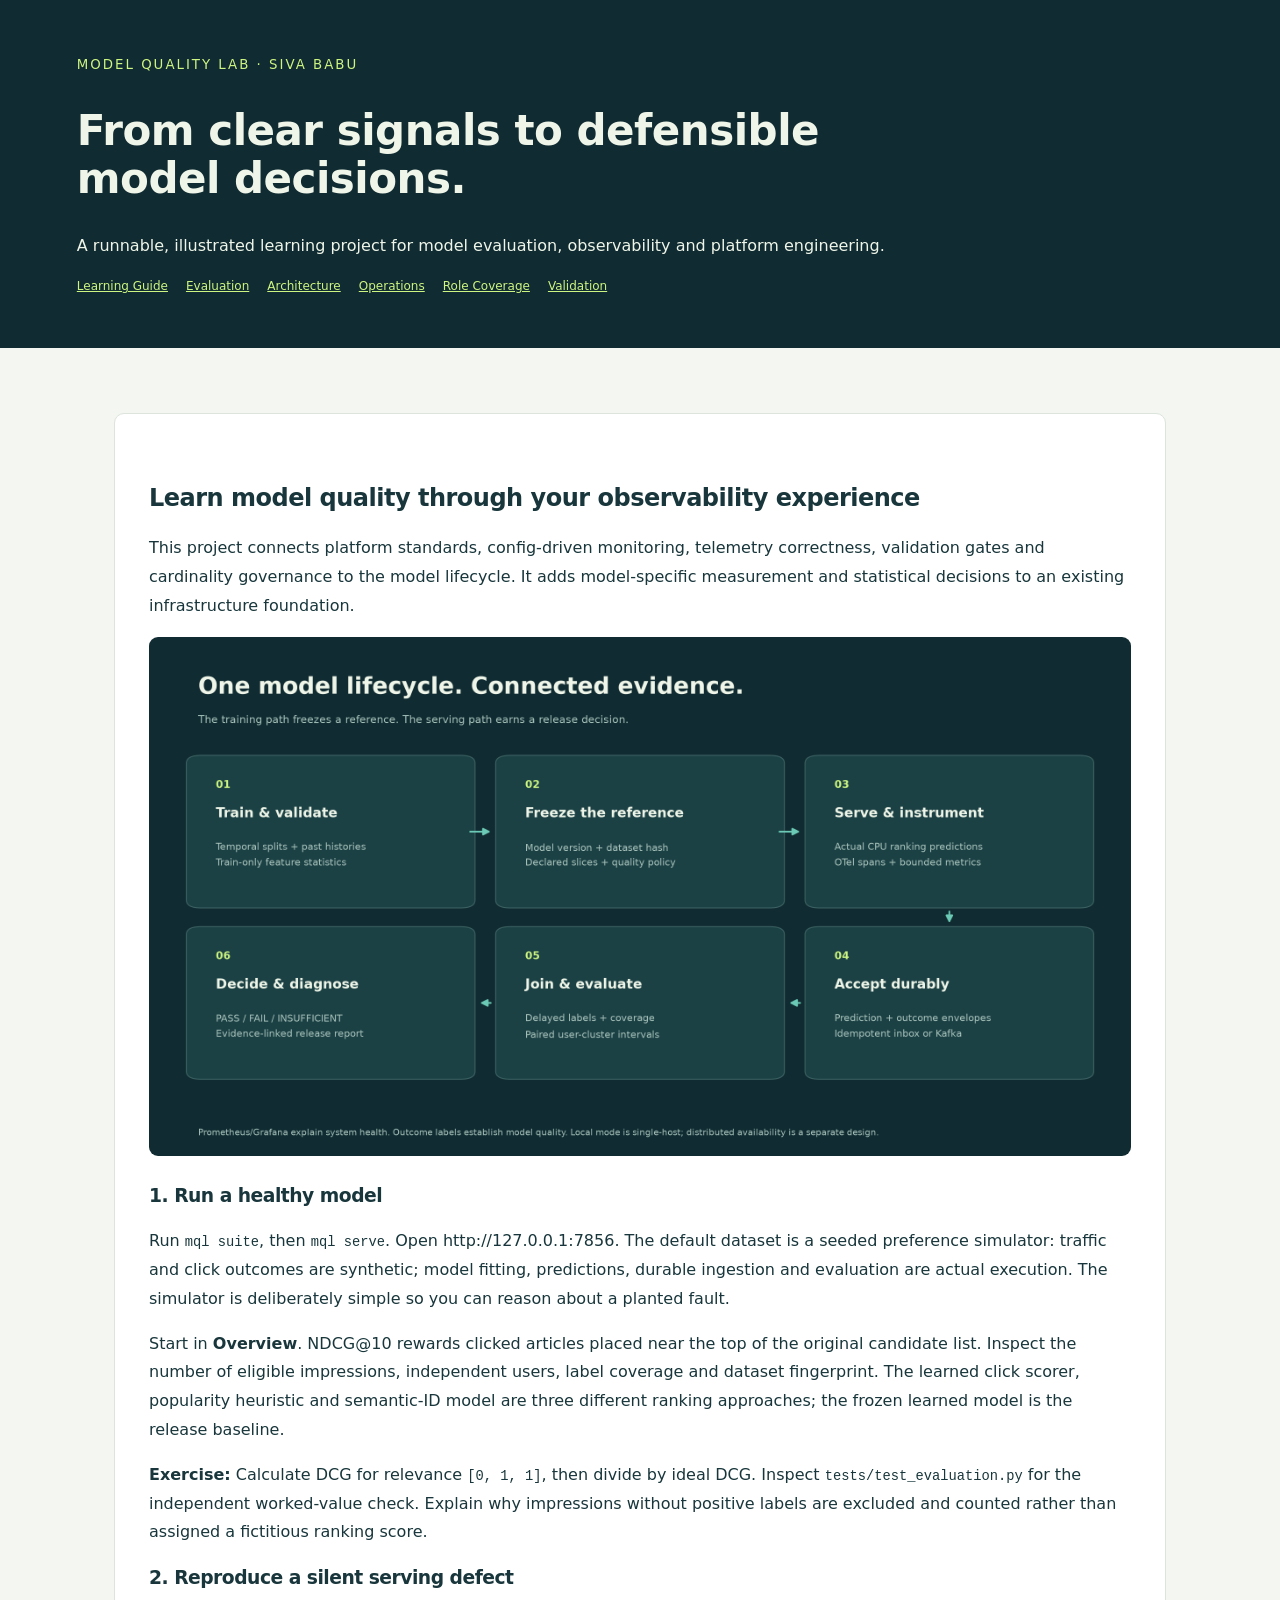
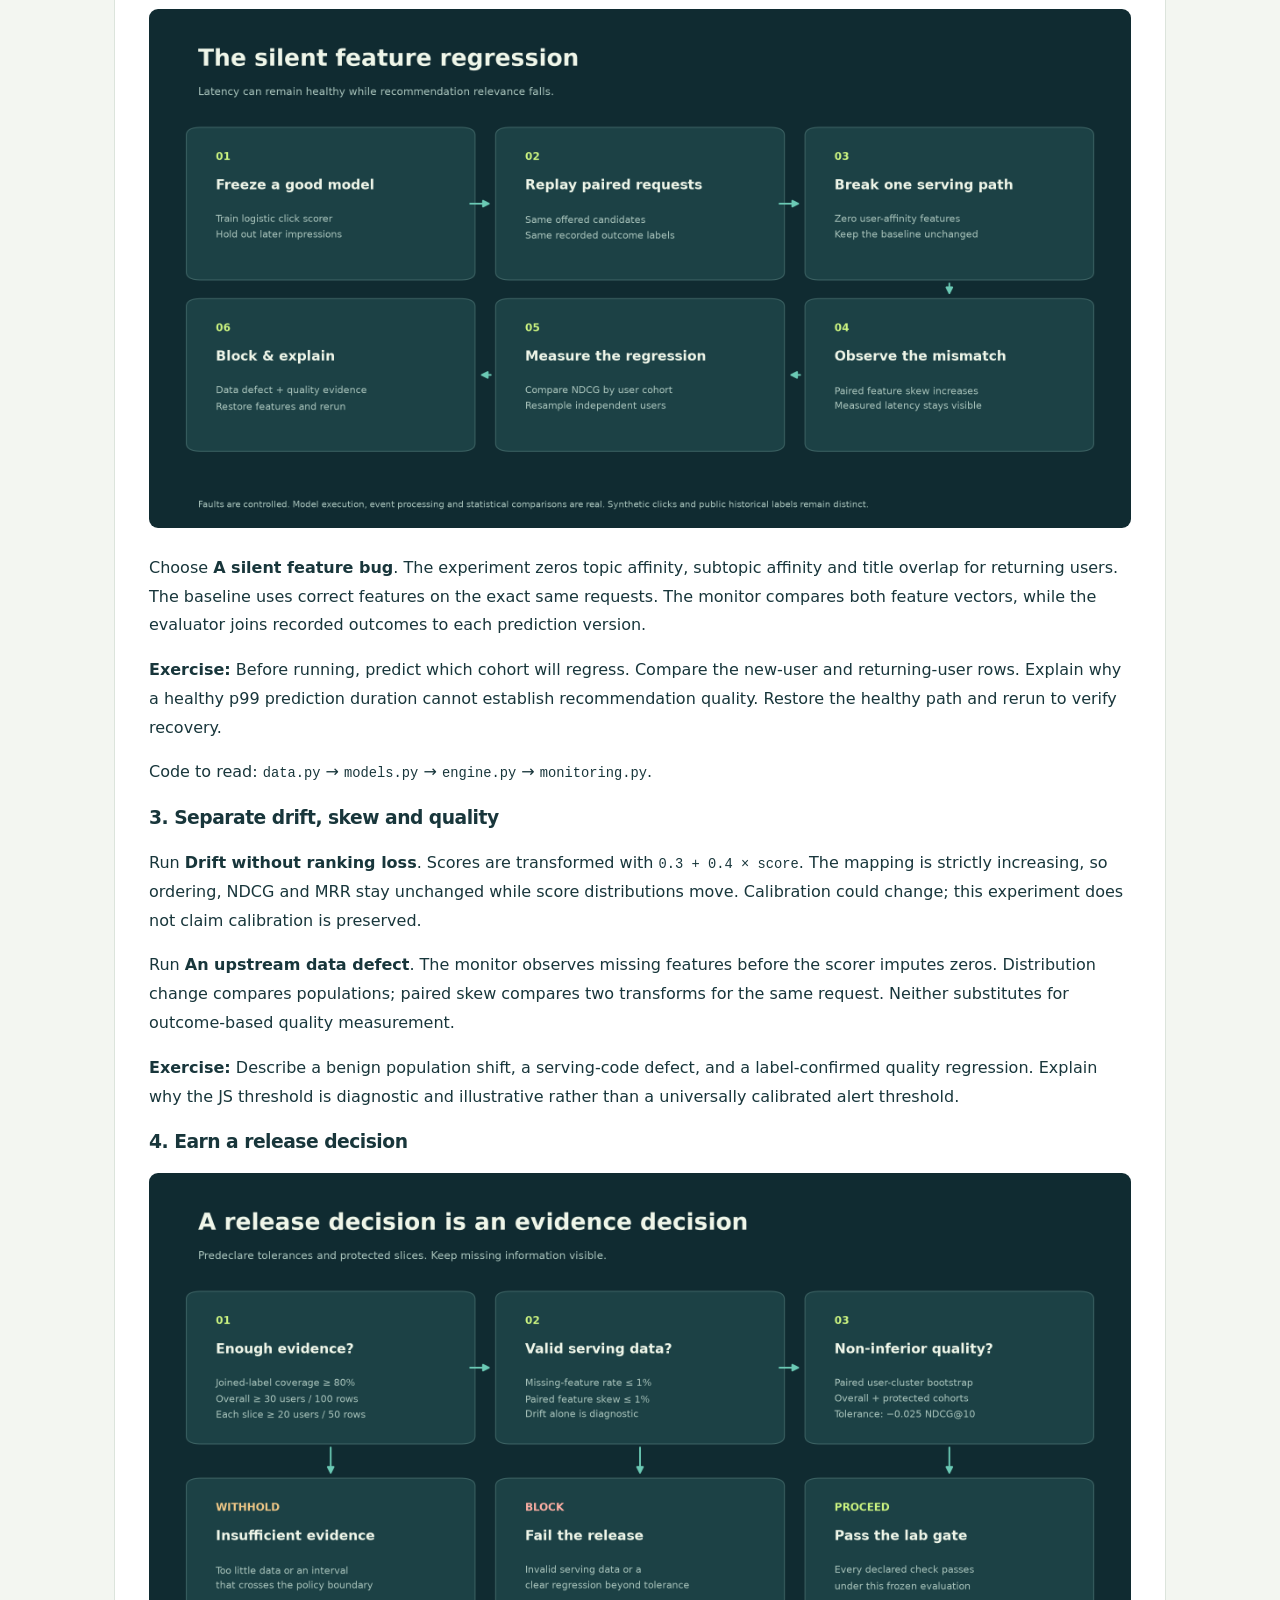
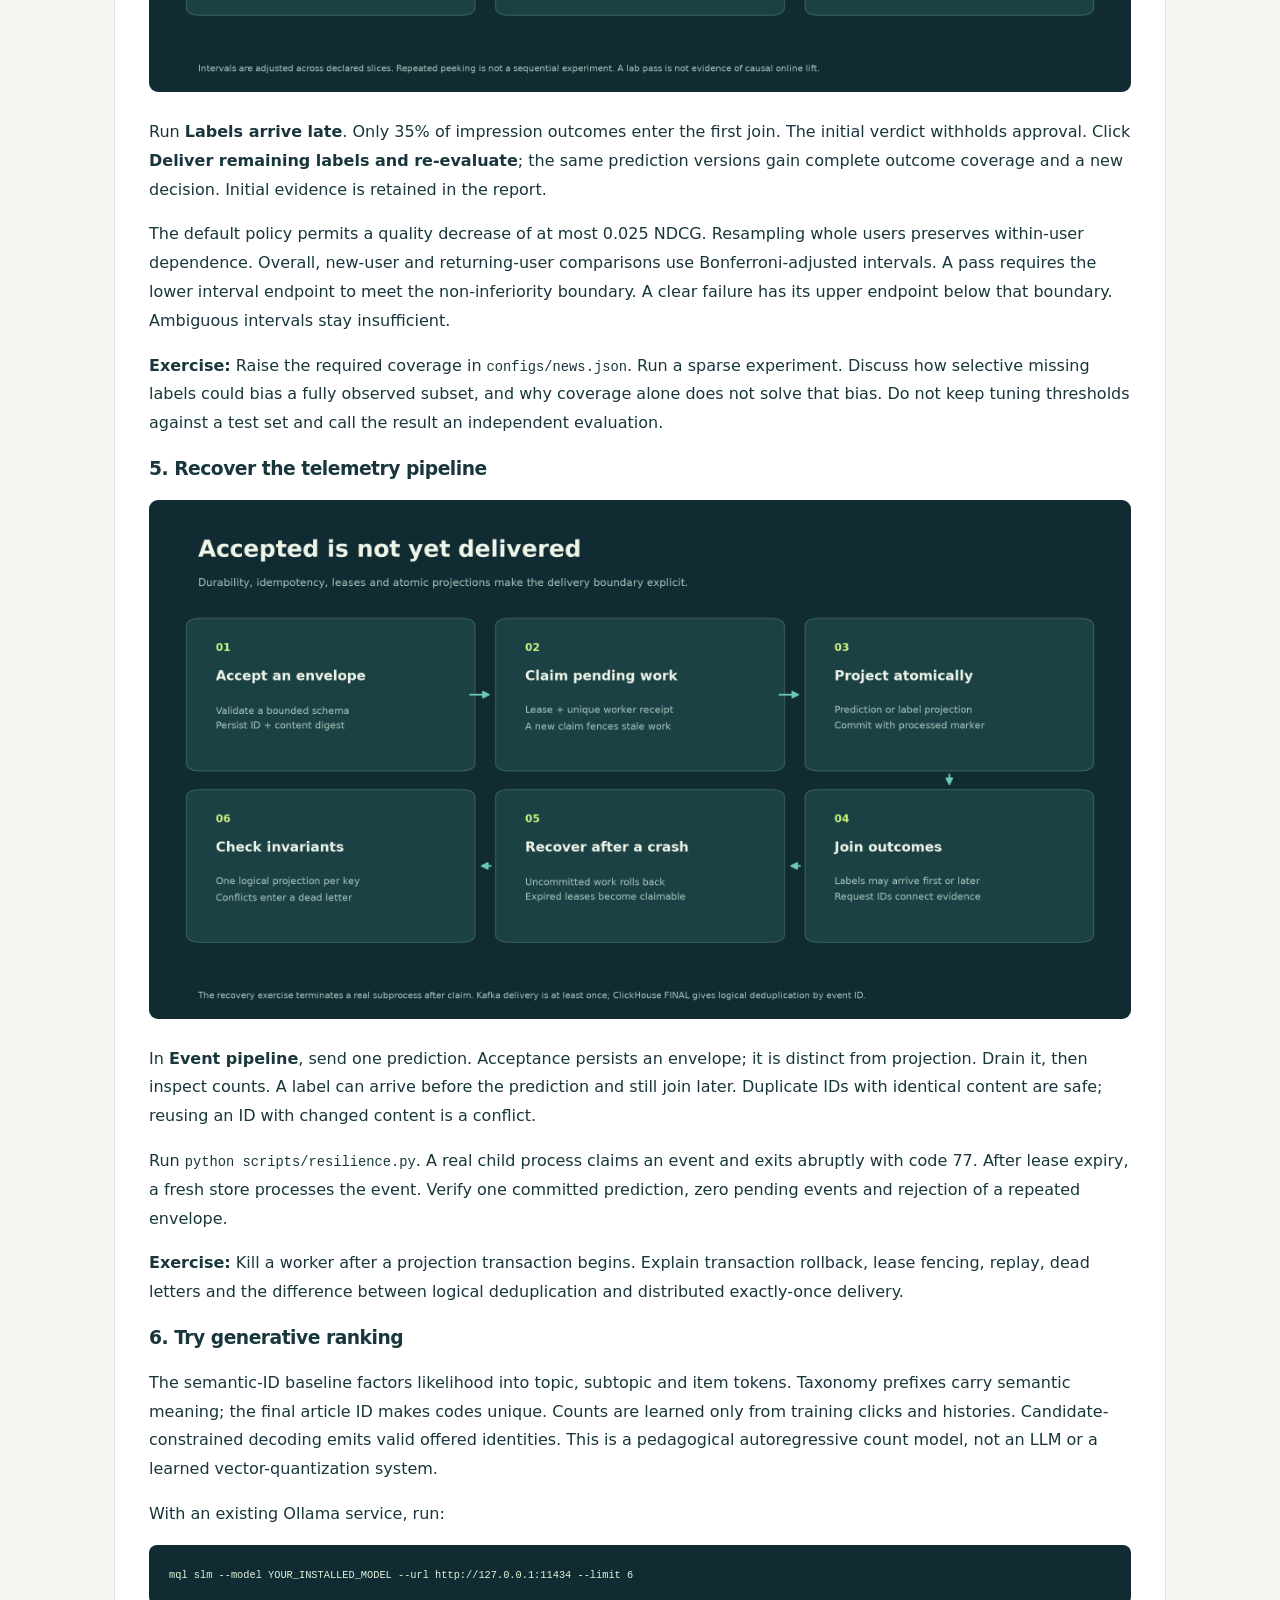
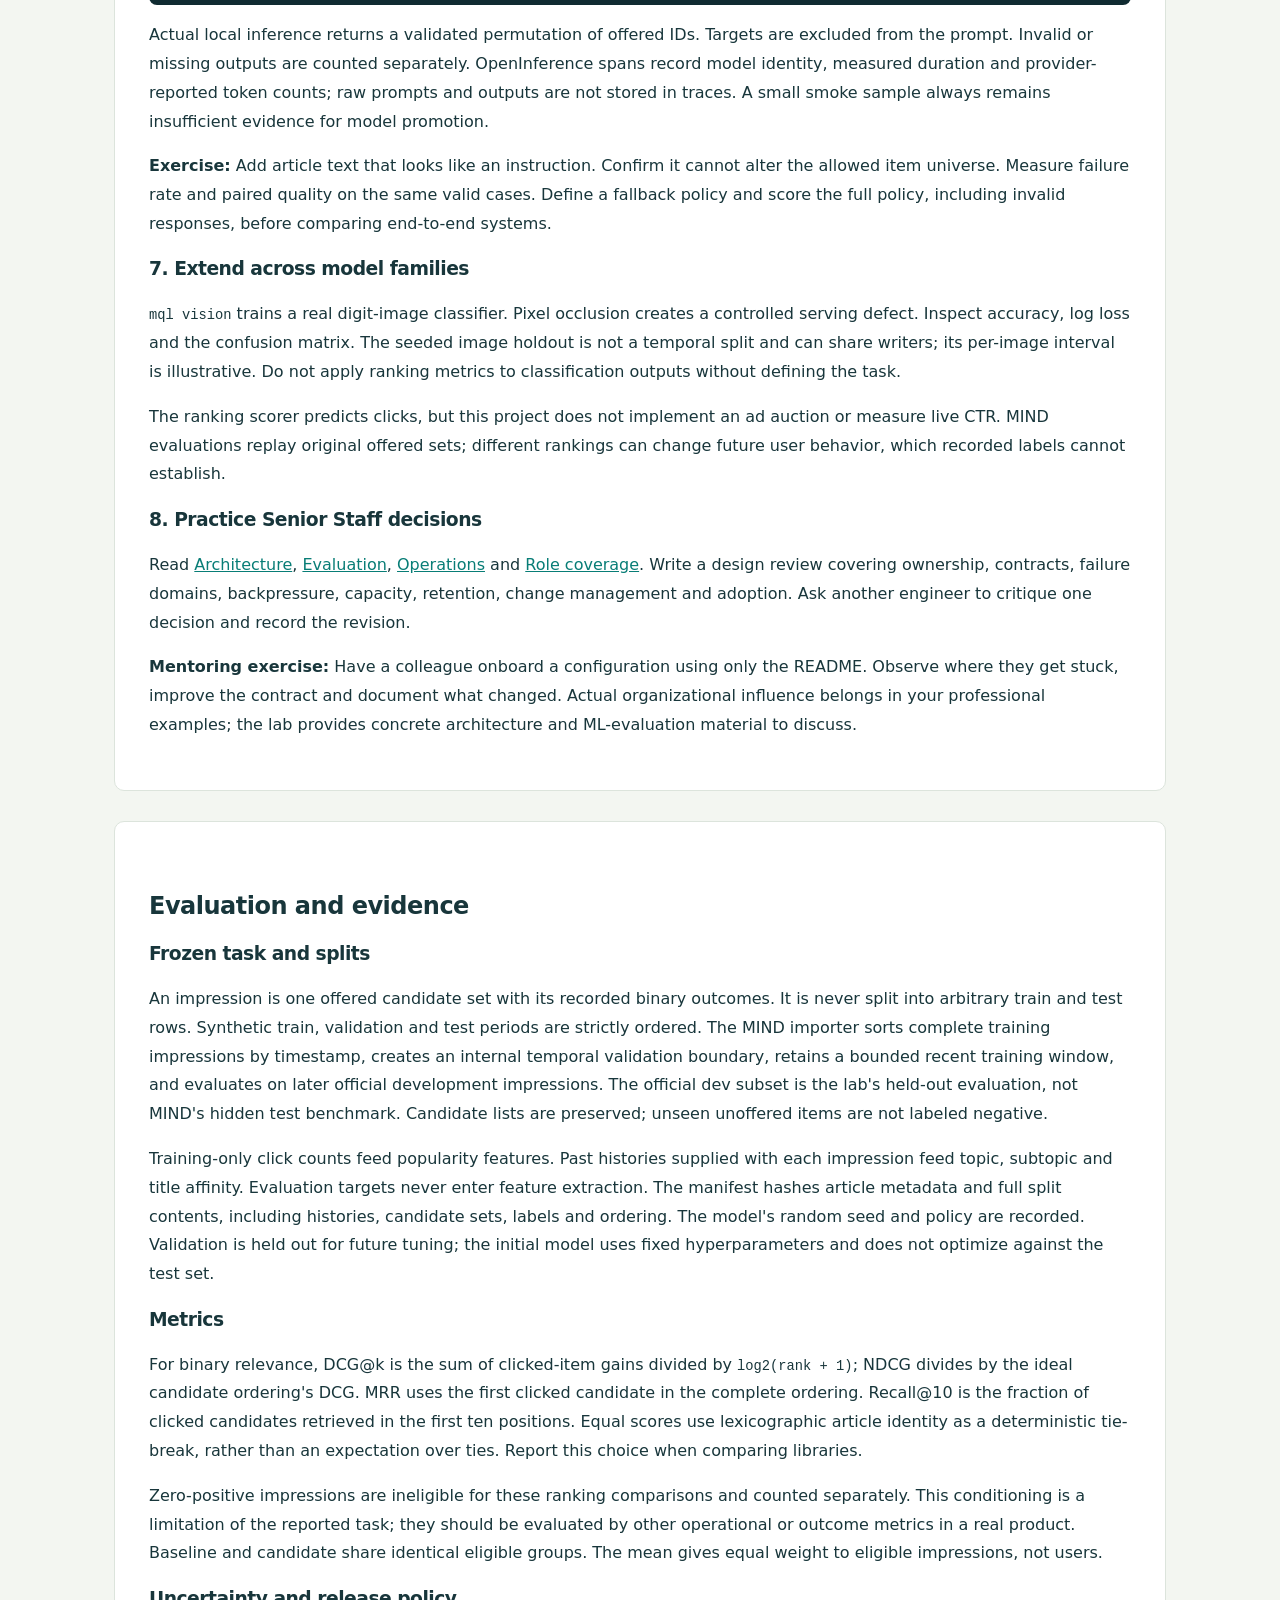
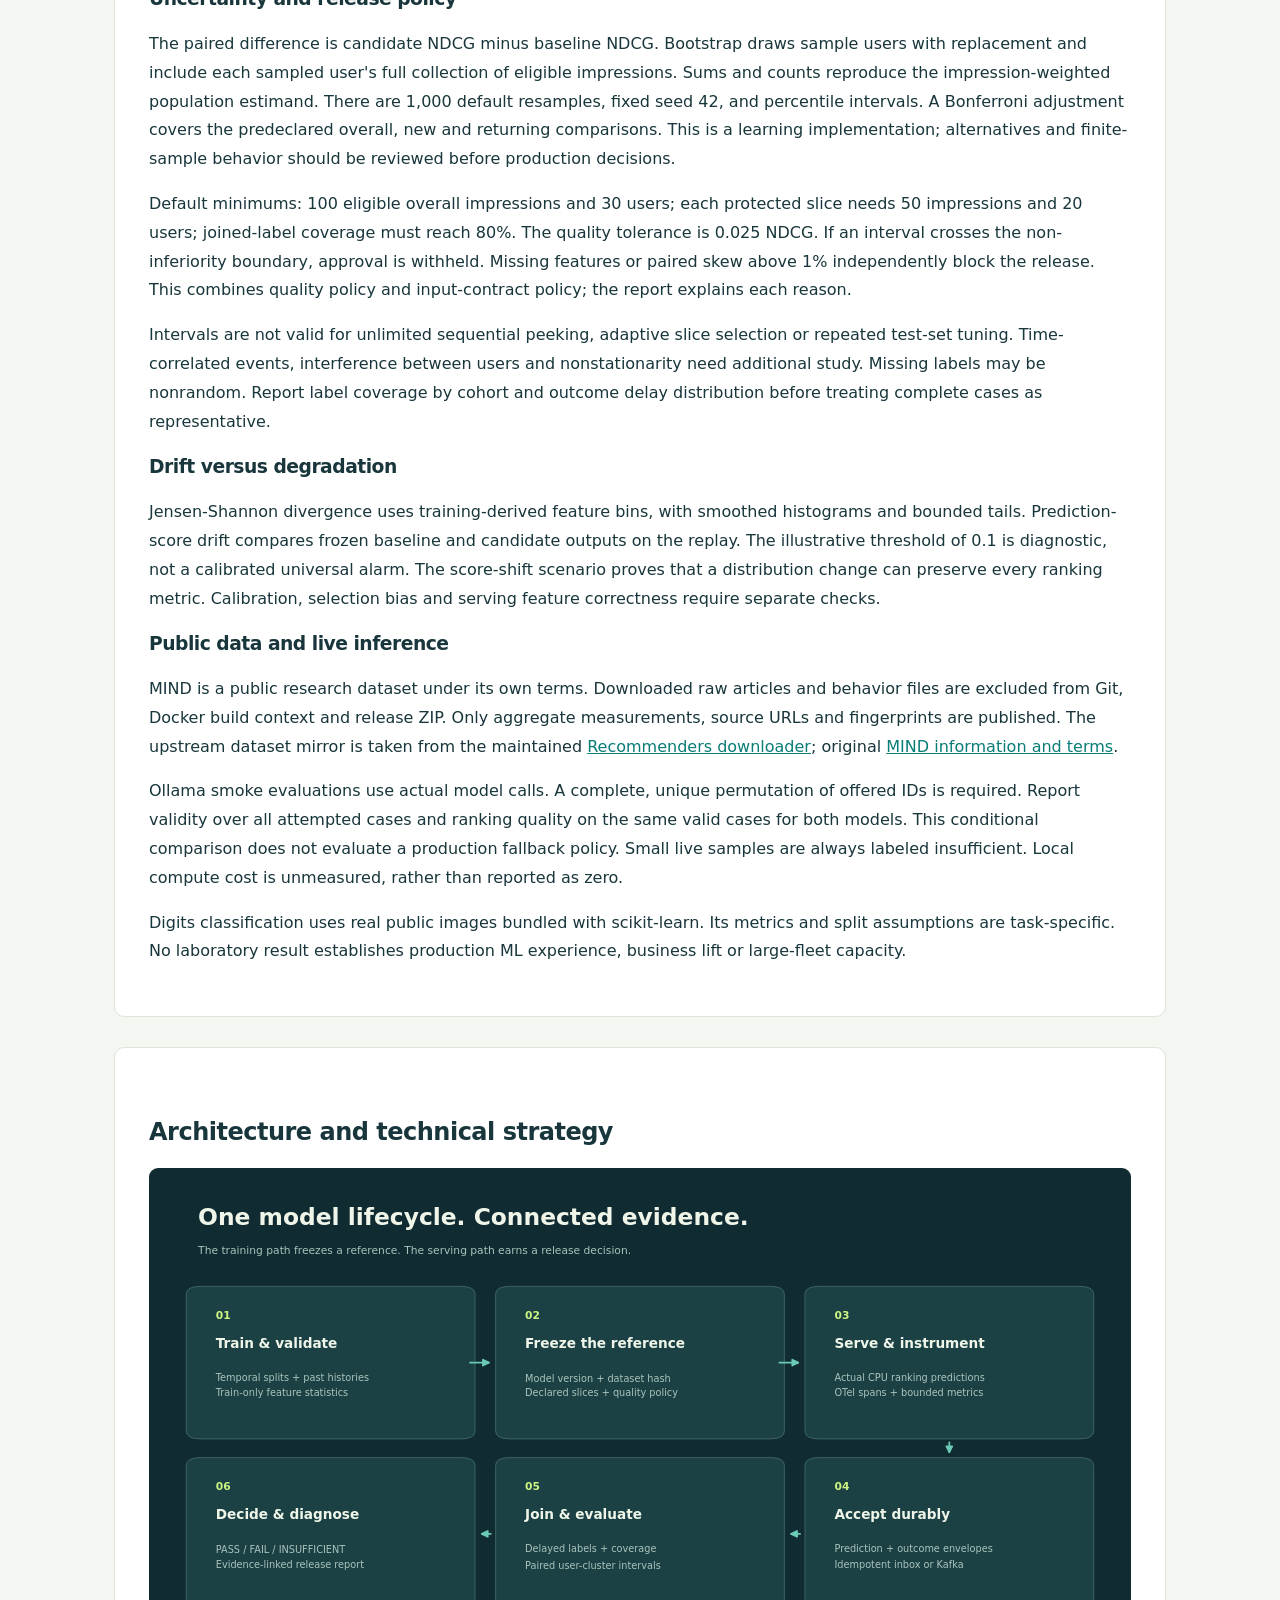
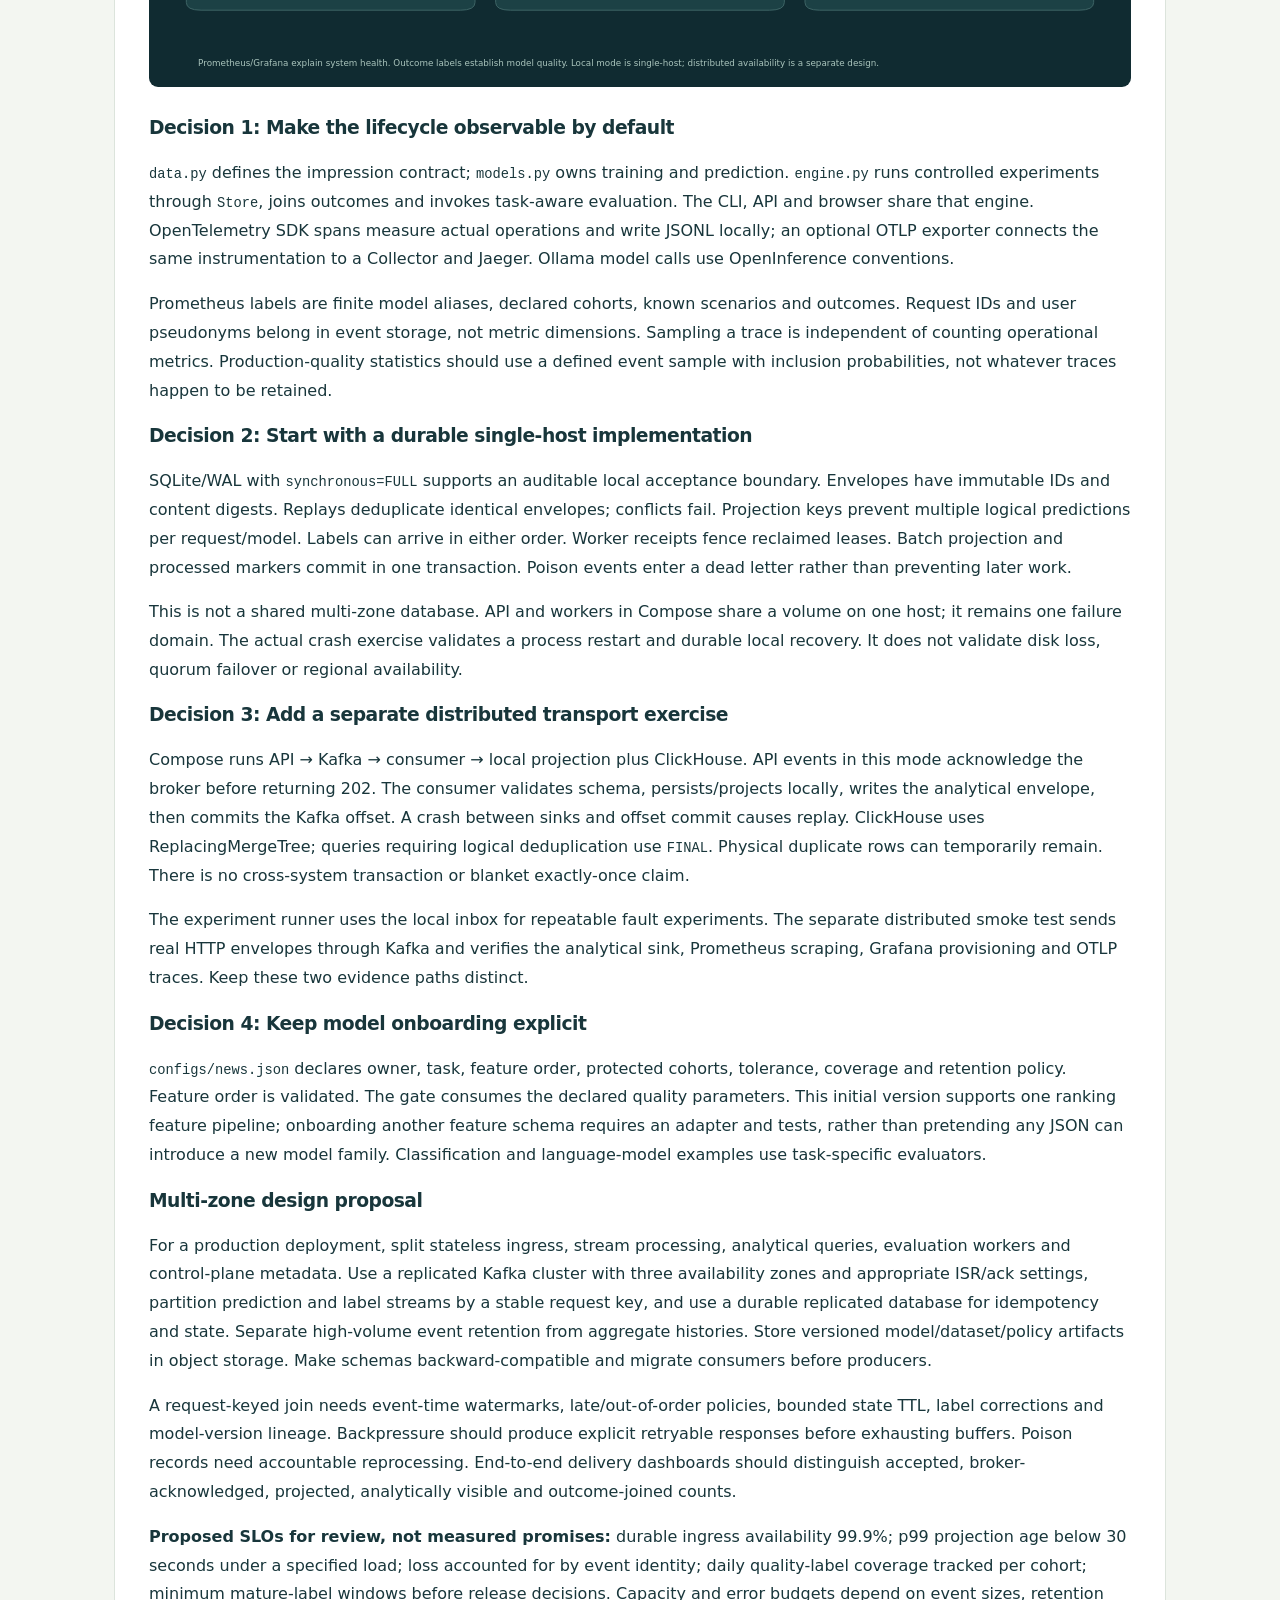
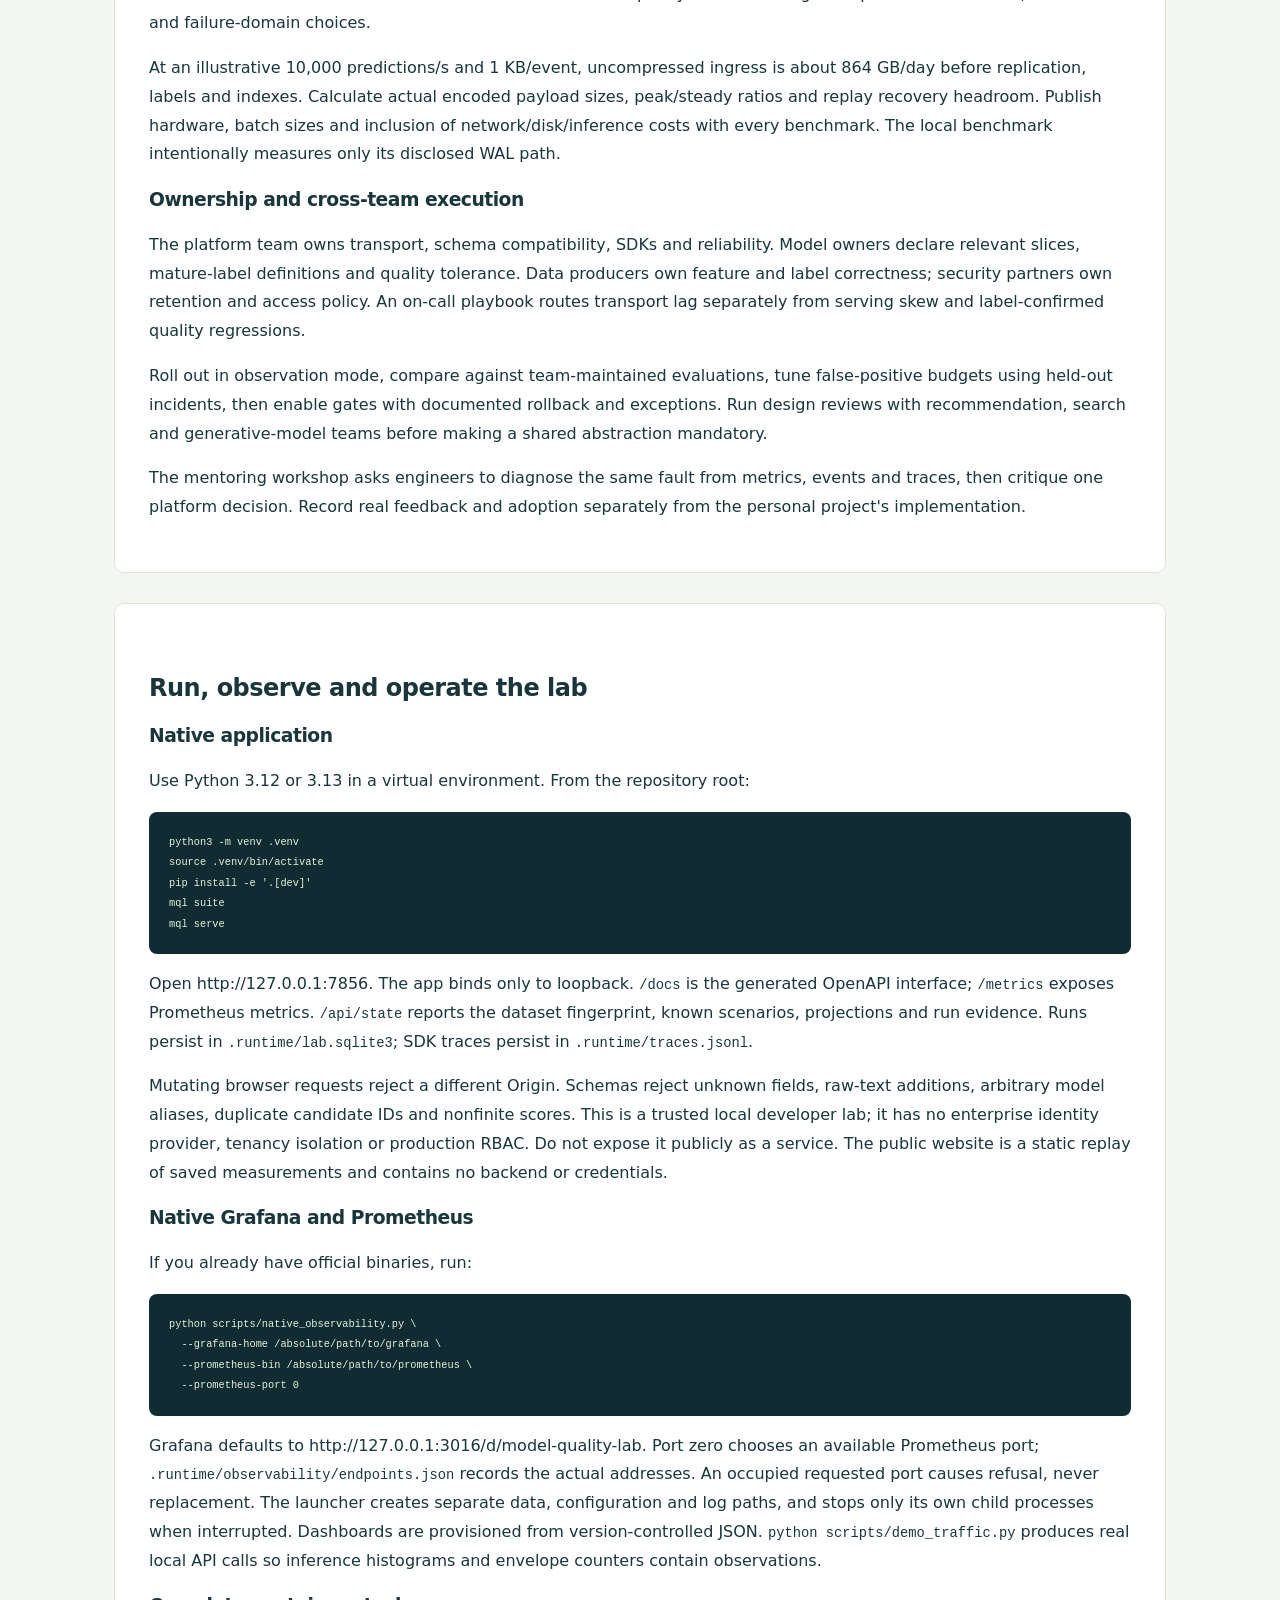
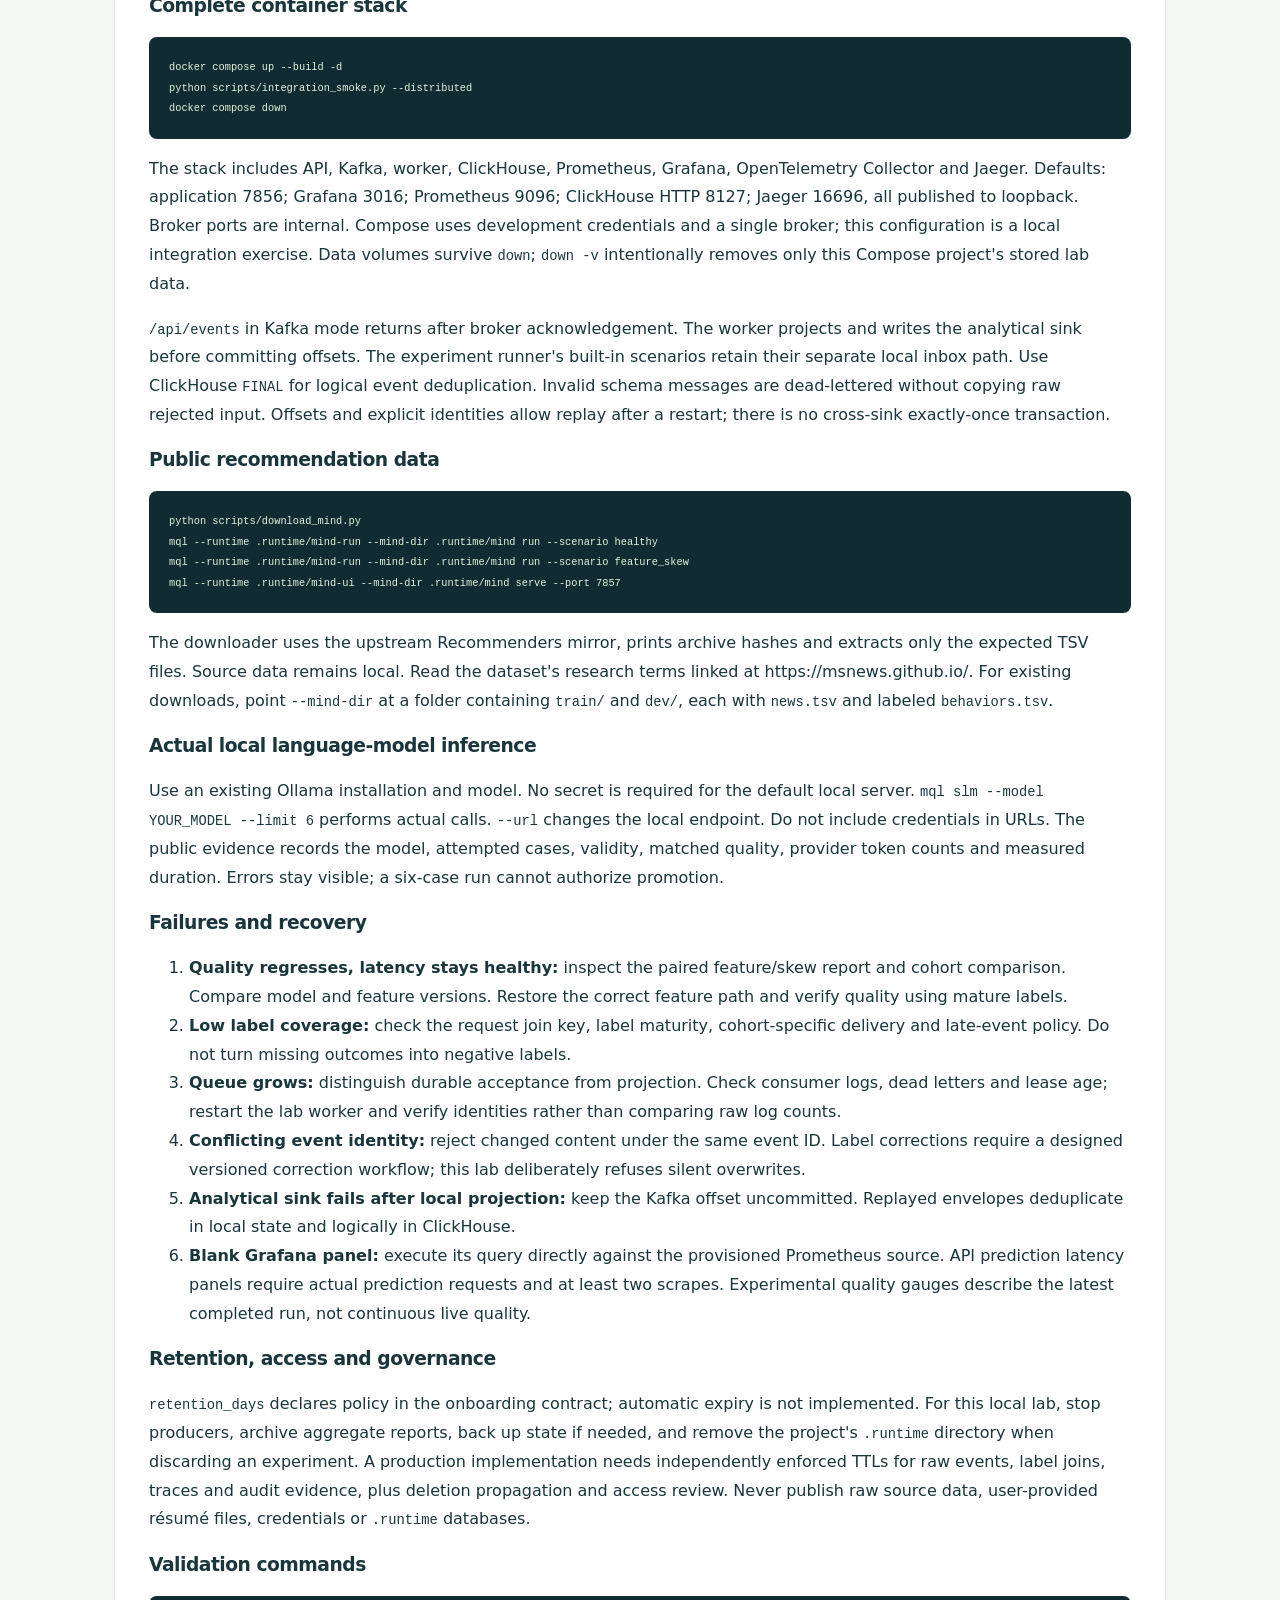
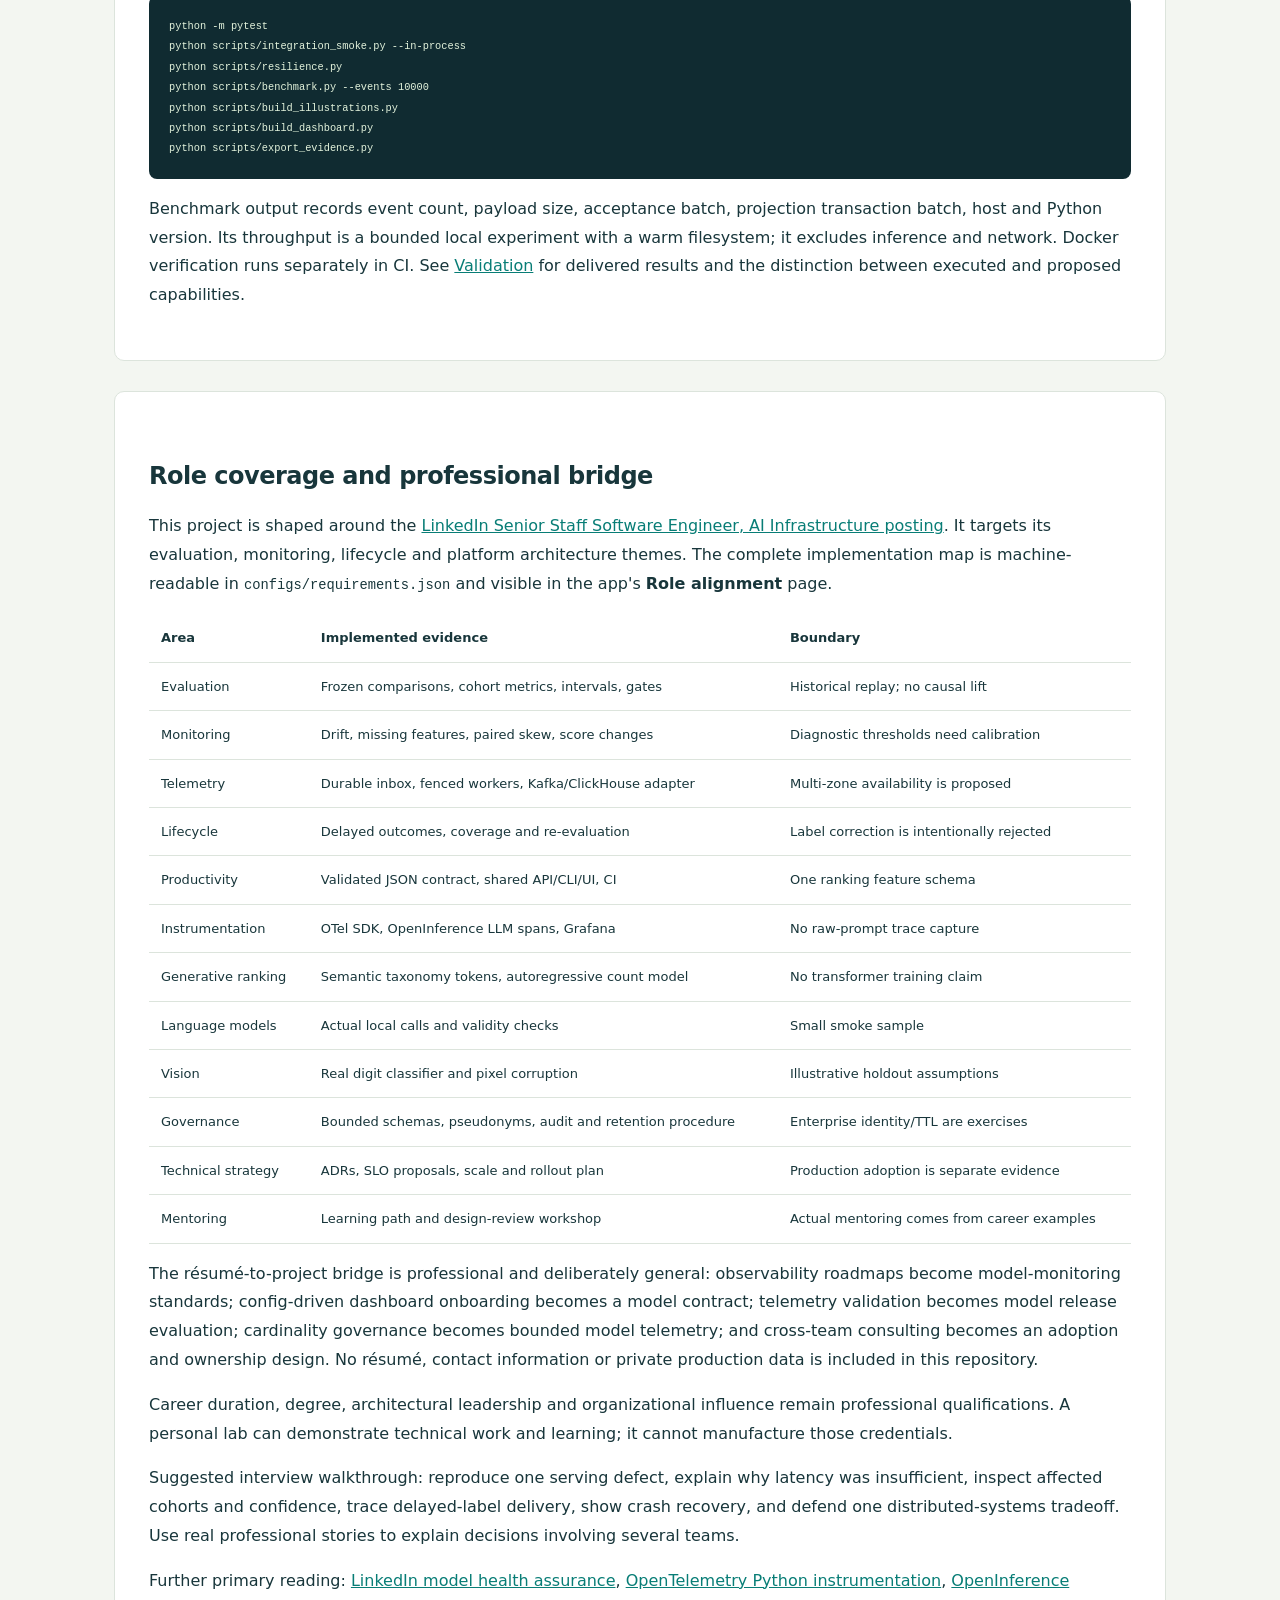
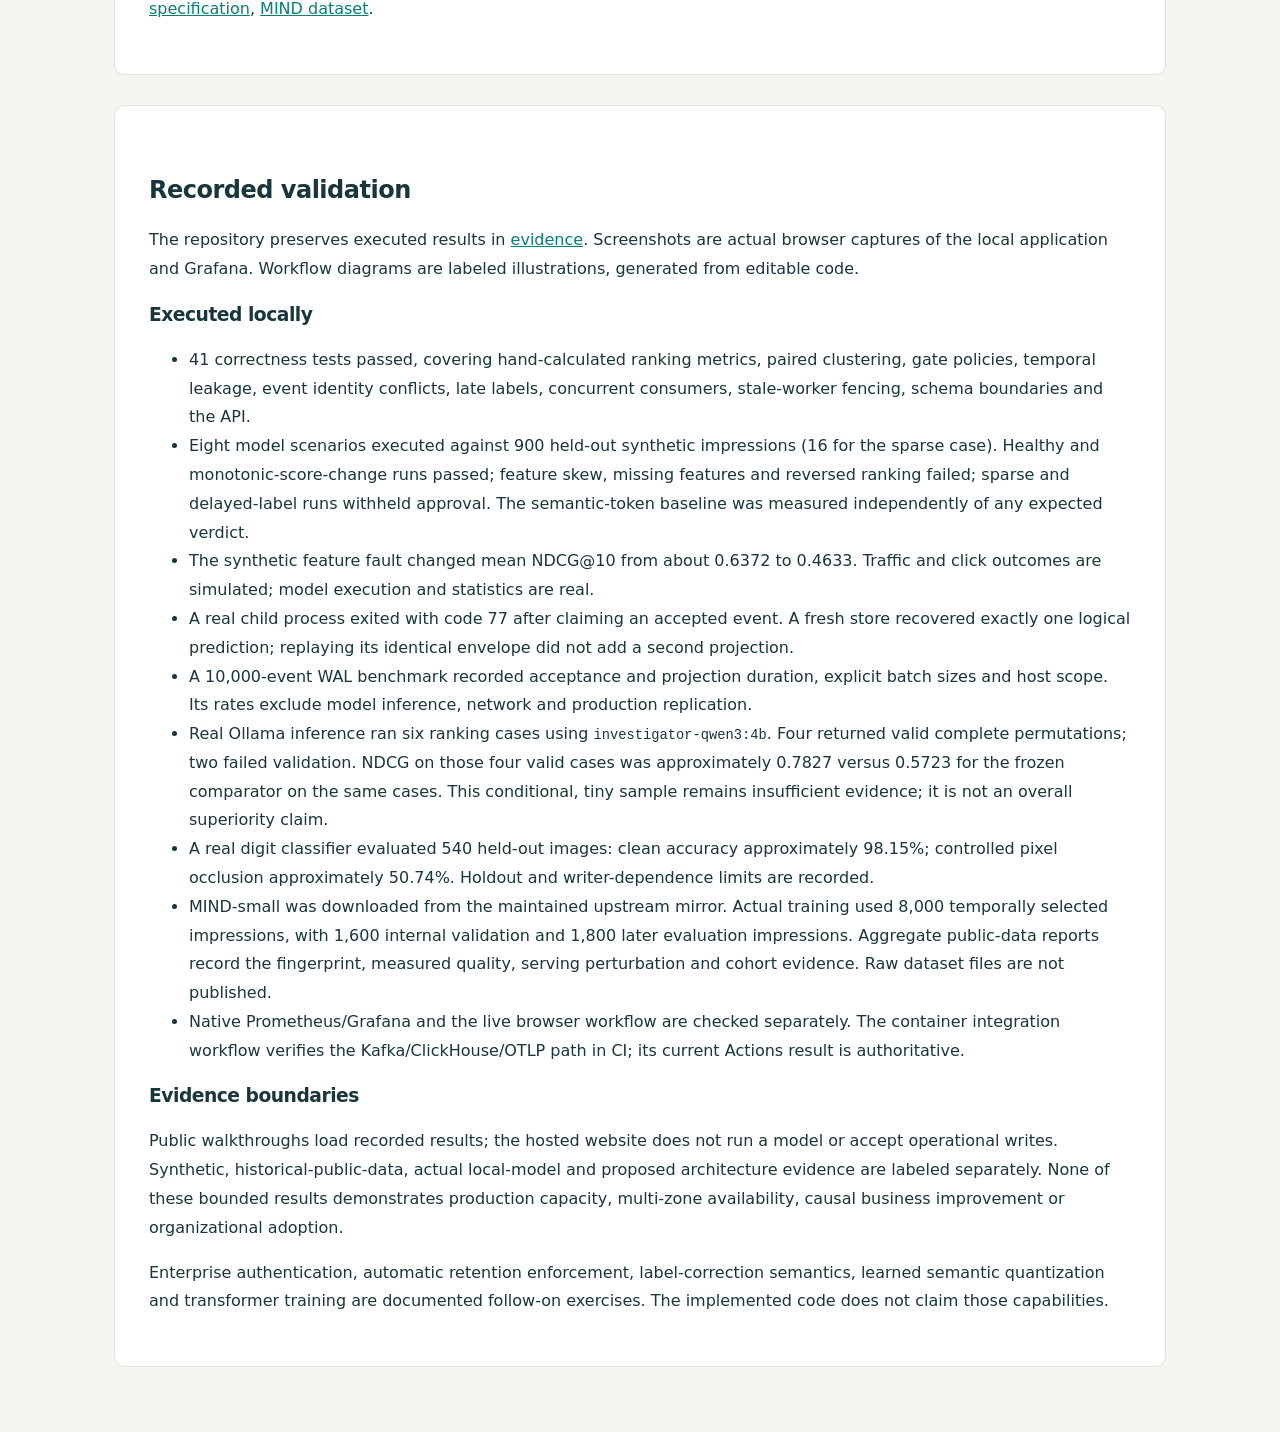
==== commit f10fb65e: "Use Jaeger's supported query API and repair static handbook structure" ====
--- a/docs/index.html
+++ b/docs/index.html
@@ -1,80 +1,80 @@
-<!doctype html><html lang="en"><head><meta charset="utf-8"><meta name="viewport" content="width=device-width,initial-scale=1"><title>Model Quality Lab — illustrated handbook</title><style>*{box-sizing:border-box}body{margin:0;background:#f3f6f1;color:#18363b;font:16px/1.8 system-ui,sans-serif}header{background:#102b31;color:#eff6e9;padding:50px max(6vw,24px)}header small{color:#cdf581;letter-spacing:2px;text-transform:uppercase}header h1{font-size:42px;line-height:1.15;max-width:800px}nav{display:flex;flex-wrap:wrap;gap:18px;font-size:12px}header a{color:#cdf581}main{max-width:1100px;margin:auto;padding:35px 24px}section{background:#fff;padding:34px;margin:30px 0;border:1px solid #dce4dc;border-radius:10px}h1,h2,h3{line-height:1.3;letter-spacing:-.5px}h1{font-size:30px}h2{margin-top:35px}a{color:#087d76}img{width:100%;height:auto;border-radius:9px}pre{overflow:auto;background:#102b31;color:#e3f3dc;padding:20px;border-radius:8px;font-size:12px;line-height:1.7}code{font-size:.86em}table{border-collapse:collapse;width:100%;font-size:13px}th,td{text-align:left;border-bottom:1px solid #dce4dc;padding:12px;vertical-align:top}blockquote{border-left:3px solid #087d76;margin:20px 0;padding-left:20px;color:#607570}@media(max-width:650px){section{padding:20px}header h1{font-size:30px}main{padding:15px}table{font-size:11px}td,th{padding:7px}}@media print{header,nav{display:none}section{break-before:page;border:0;margin:0;padding:0}body{background:#fff}}</style></head><body><header><small>Model Quality Lab · Siva Babu</small><h1>From clear signals to defensible model decisions.</h1><p>A runnable, illustrated learning project for model evaluation, observability and platform engineering.</p><nav><a href="#chapter-learning_guide">Learning Guide</a><a href="#chapter-evaluation">Evaluation</a><a href="#chapter-architecture">Architecture</a><a href="#chapter-operations">Operations</a><a href="#chapter-role_coverage">Role Coverage</a><a href="#chapter-validation">Validation</a></nav></header><main><section id="chapter-learning_guide"><h1 id="learn-model-quality-through-your-observability-experience">Learn model quality through your observability experience</h1>
+<!doctype html><html lang="en"><head><meta charset="utf-8"><meta name="viewport" content="width=device-width,initial-scale=1"><title>Model Quality Lab — illustrated handbook</title><style>*{box-sizing:border-box}body{margin:0;background:#f3f6f1;color:#18363b;font:16px/1.8 system-ui,sans-serif}header{background:#102b31;color:#eff6e9;padding:50px max(6vw,24px)}header small{color:#cdf581;letter-spacing:2px;text-transform:uppercase}header h1{font-size:42px;line-height:1.15;max-width:800px}nav{display:flex;flex-wrap:wrap;gap:18px;font-size:12px}header a{color:#cdf581}main{max-width:1100px;margin:auto;padding:35px 24px}section{background:#fff;padding:34px;margin:30px 0;border:1px solid #dce4dc;border-radius:10px}h1,h2,h3{line-height:1.3;letter-spacing:-.5px}h1{font-size:30px}h2{margin-top:35px}a{color:#087d76}img{width:100%;height:auto;border-radius:9px}pre{overflow:auto;background:#102b31;color:#e3f3dc;padding:20px;border-radius:8px;font-size:12px;line-height:1.7}code{font-size:.86em}table{border-collapse:collapse;width:100%;font-size:13px}th,td{text-align:left;border-bottom:1px solid #dce4dc;padding:12px;vertical-align:top}blockquote{border-left:3px solid #087d76;margin:20px 0;padding-left:20px;color:#607570}@media(max-width:650px){section{padding:20px}header h1{font-size:30px}main{padding:15px}table{font-size:11px}td,th{padding:7px}}@media print{header,nav{display:none}section{break-before:page;border:0;margin:0;padding:0}body{background:#fff}}</style></head><body><header><small>Model Quality Lab · Siva Babu</small><h1>From clear signals to defensible model decisions.</h1><p>A runnable, illustrated learning project for model evaluation, observability and platform engineering.</p><nav><a href="#chapter-learning_guide">Learning Guide</a><a href="#chapter-evaluation">Evaluation</a><a href="#chapter-architecture">Architecture</a><a href="#chapter-operations">Operations</a><a href="#chapter-role_coverage">Role Coverage</a><a href="#chapter-validation">Validation</a></nav></header><main><section id="chapter-learning_guide"><h2 id="learn-model-quality-through-your-observability-experience">Learn model quality through your observability experience</h2>
 <p>This project connects platform standards, config-driven monitoring, telemetry correctness, validation gates and cardinality governance to the model lifecycle. It adds model-specific measurement and statistical decisions to an existing infrastructure foundation.</p>
 <p><img alt="The model lifecycle" src="illustrations/architecture.png" /></p>
-<h2 id="1-run-a-healthy-model">1. Run a healthy model</h2>
+<h3 id="1-run-a-healthy-model">1. Run a healthy model</h3>
 <p>Run <code>mql suite</code>, then <code>mql serve</code>. Open http://127.0.0.1:7856. The default dataset is a seeded preference simulator: traffic and click outcomes are synthetic; model fitting, predictions, durable ingestion and evaluation are actual execution. The simulator is deliberately simple so you can reason about a planted fault.</p>
 <p>Start in <strong>Overview</strong>. NDCG@10 rewards clicked articles placed near the top of the original candidate list. Inspect the number of eligible impressions, independent users, label coverage and dataset fingerprint. The learned click scorer, popularity heuristic and semantic-ID model are three different ranking approaches; the frozen learned model is the release baseline.</p>
 <p><strong>Exercise:</strong> Calculate DCG for relevance <code>[0, 1, 1]</code>, then divide by ideal DCG. Inspect <code>tests/test_evaluation.py</code> for the independent worked-value check. Explain why impressions without positive labels are excluded and counted rather than assigned a fictitious ranking score.</p>
-<h2 id="2-reproduce-a-silent-serving-defect">2. Reproduce a silent serving defect</h2>
+<h3 id="2-reproduce-a-silent-serving-defect">2. Reproduce a silent serving defect</h3>
 <p><img alt="The silent feature fault" src="illustrations/experiment-flow.png" /></p>
 <p>Choose <strong>A silent feature bug</strong>. The experiment zeros topic affinity, subtopic affinity and title overlap for returning users. The baseline uses correct features on the exact same requests. The monitor compares both feature vectors, while the evaluator joins recorded outcomes to each prediction version.</p>
 <p><strong>Exercise:</strong> Before running, predict which cohort will regress. Compare the new-user and returning-user rows. Explain why a healthy p99 prediction duration cannot establish recommendation quality. Restore the healthy path and rerun to verify recovery.</p>
 <p>Code to read: <code>data.py</code> → <code>models.py</code> → <code>engine.py</code> → <code>monitoring.py</code>.</p>
-<h2 id="3-separate-drift-skew-and-quality">3. Separate drift, skew and quality</h2>
+<h3 id="3-separate-drift-skew-and-quality">3. Separate drift, skew and quality</h3>
 <p>Run <strong>Drift without ranking loss</strong>. Scores are transformed with <code>0.3 + 0.4 × score</code>. The mapping is strictly increasing, so ordering, NDCG and MRR stay unchanged while score distributions move. Calibration could change; this experiment does not claim calibration is preserved.</p>
 <p>Run <strong>An upstream data defect</strong>. The monitor observes missing features before the scorer imputes zeros. Distribution change compares populations; paired skew compares two transforms for the same request. Neither substitutes for outcome-based quality measurement.</p>
 <p><strong>Exercise:</strong> Describe a benign population shift, a serving-code defect, and a label-confirmed quality regression. Explain why the JS threshold is diagnostic and illustrative rather than a universally calibrated alert threshold.</p>
-<h2 id="4-earn-a-release-decision">4. Earn a release decision</h2>
+<h3 id="4-earn-a-release-decision">4. Earn a release decision</h3>
 <p><img alt="Evidence-aware release gate" src="illustrations/release-gate.png" /></p>
 <p>Run <strong>Labels arrive late</strong>. Only 35% of impression outcomes enter the first join. The initial verdict withholds approval. Click <strong>Deliver remaining labels and re-evaluate</strong>; the same prediction versions gain complete outcome coverage and a new decision. Initial evidence is retained in the report.</p>
 <p>The default policy permits a quality decrease of at most 0.025 NDCG. Resampling whole users preserves within-user dependence. Overall, new-user and returning-user comparisons use Bonferroni-adjusted intervals. A pass requires the lower interval endpoint to meet the non-inferiority boundary. A clear failure has its upper endpoint below that boundary. Ambiguous intervals stay insufficient.</p>
 <p><strong>Exercise:</strong> Raise the required coverage in <code>configs/news.json</code>. Run a sparse experiment. Discuss how selective missing labels could bias a fully observed subset, and why coverage alone does not solve that bias. Do not keep tuning thresholds against a test set and call the result an independent evaluation.</p>
-<h2 id="5-recover-the-telemetry-pipeline">5. Recover the telemetry pipeline</h2>
+<h3 id="5-recover-the-telemetry-pipeline">5. Recover the telemetry pipeline</h3>
 <p><img alt="Durable event delivery" src="illustrations/delivery.png" /></p>
 <p>In <strong>Event pipeline</strong>, send one prediction. Acceptance persists an envelope; it is distinct from projection. Drain it, then inspect counts. A label can arrive before the prediction and still join later. Duplicate IDs with identical content are safe; reusing an ID with changed content is a conflict.</p>
 <p>Run <code>python scripts/resilience.py</code>. A real child process claims an event and exits abruptly with code 77. After lease expiry, a fresh store processes the event. Verify one committed prediction, zero pending events and rejection of a repeated envelope.</p>
 <p><strong>Exercise:</strong> Kill a worker after a projection transaction begins. Explain transaction rollback, lease fencing, replay, dead letters and the difference between logical deduplication and distributed exactly-once delivery.</p>
-<h2 id="6-try-generative-ranking">6. Try generative ranking</h2>
+<h3 id="6-try-generative-ranking">6. Try generative ranking</h3>
 <p>The semantic-ID baseline factors likelihood into topic, subtopic and item tokens. Taxonomy prefixes carry semantic meaning; the final article ID makes codes unique. Counts are learned only from training clicks and histories. Candidate-constrained decoding emits valid offered identities. This is a pedagogical autoregressive count model, not an LLM or a learned vector-quantization system.</p>
 <p>With an existing Ollama service, run:</p>
 <pre><code class="language-bash">mql slm --model YOUR_INSTALLED_MODEL --url http://127.0.0.1:11434 --limit 6
 </code></pre>
 <p>Actual local inference returns a validated permutation of offered IDs. Targets are excluded from the prompt. Invalid or missing outputs are counted separately. OpenInference spans record model identity, measured duration and provider-reported token counts; raw prompts and outputs are not stored in traces. A small smoke sample always remains insufficient evidence for model promotion.</p>
 <p><strong>Exercise:</strong> Add article text that looks like an instruction. Confirm it cannot alter the allowed item universe. Measure failure rate and paired quality on the same valid cases. Define a fallback policy and score the full policy, including invalid responses, before comparing end-to-end systems.</p>
-<h2 id="7-extend-across-model-families">7. Extend across model families</h2>
+<h3 id="7-extend-across-model-families">7. Extend across model families</h3>
 <p><code>mql vision</code> trains a real digit-image classifier. Pixel occlusion creates a controlled serving defect. Inspect accuracy, log loss and the confusion matrix. The seeded image holdout is not a temporal split and can share writers; its per-image interval is illustrative. Do not apply ranking metrics to classification outputs without defining the task.</p>
 <p>The ranking scorer predicts clicks, but this project does not implement an ad auction or measure live CTR. MIND evaluations replay original offered sets; different rankings can change future user behavior, which recorded labels cannot establish.</p>
-<h2 id="8-practice-senior-staff-decisions">8. Practice Senior Staff decisions</h2>
+<h3 id="8-practice-senior-staff-decisions">8. Practice Senior Staff decisions</h3>
 <p>Read <a href="#chapter-architecture">Architecture</a>, <a href="#chapter-evaluation">Evaluation</a>, <a href="#chapter-operations">Operations</a> and <a href="#chapter-role_coverage">Role coverage</a>. Write a design review covering ownership, contracts, failure domains, backpressure, capacity, retention, change management and adoption. Ask another engineer to critique one decision and record the revision.</p>
-<p><strong>Mentoring exercise:</strong> Have a colleague onboard a configuration using only the README. Observe where they get stuck, improve the contract and document what changed. Actual organizational influence belongs in your professional examples; the lab provides concrete architecture and ML-evaluation material to discuss.</p></section><section id="chapter-evaluation"><h1 id="evaluation-and-evidence">Evaluation and evidence</h1>
-<h2 id="frozen-task-and-splits">Frozen task and splits</h2>
+<p><strong>Mentoring exercise:</strong> Have a colleague onboard a configuration using only the README. Observe where they get stuck, improve the contract and document what changed. Actual organizational influence belongs in your professional examples; the lab provides concrete architecture and ML-evaluation material to discuss.</p></section><section id="chapter-evaluation"><h2 id="evaluation-and-evidence">Evaluation and evidence</h2>
+<h3 id="frozen-task-and-splits">Frozen task and splits</h3>
 <p>An impression is one offered candidate set with its recorded binary outcomes. It is never split into arbitrary train and test rows. Synthetic train, validation and test periods are strictly ordered. The MIND importer sorts complete training impressions by timestamp, creates an internal temporal validation boundary, retains a bounded recent training window, and evaluates on later official development impressions. The official dev subset is the lab's held-out evaluation, not MIND's hidden test benchmark. Candidate lists are preserved; unseen unoffered items are not labeled negative.</p>
 <p>Training-only click counts feed popularity features. Past histories supplied with each impression feed topic, subtopic and title affinity. Evaluation targets never enter feature extraction. The manifest hashes article metadata and full split contents, including histories, candidate sets, labels and ordering. The model's random seed and policy are recorded. Validation is held out for future tuning; the initial model uses fixed hyperparameters and does not optimize against the test set.</p>
-<h2 id="metrics">Metrics</h2>
+<h3 id="metrics">Metrics</h3>
 <p>For binary relevance, DCG@k is the sum of clicked-item gains divided by <code>log2(rank + 1)</code>; NDCG divides by the ideal candidate ordering's DCG. MRR uses the first clicked candidate in the complete ordering. Recall@10 is the fraction of clicked candidates retrieved in the first ten positions. Equal scores use lexicographic article identity as a deterministic tie-break, rather than an expectation over ties. Report this choice when comparing libraries.</p>
 <p>Zero-positive impressions are ineligible for these ranking comparisons and counted separately. This conditioning is a limitation of the reported task; they should be evaluated by other operational or outcome metrics in a real product. Baseline and candidate share identical eligible groups. The mean gives equal weight to eligible impressions, not users.</p>
-<h2 id="uncertainty-and-release-policy">Uncertainty and release policy</h2>
+<h3 id="uncertainty-and-release-policy">Uncertainty and release policy</h3>
 <p>The paired difference is candidate NDCG minus baseline NDCG. Bootstrap draws sample users with replacement and include each sampled user's full collection of eligible impressions. Sums and counts reproduce the impression-weighted population estimand. There are 1,000 default resamples, fixed seed 42, and percentile intervals. A Bonferroni adjustment covers the predeclared overall, new and returning comparisons. This is a learning implementation; alternatives and finite-sample behavior should be reviewed before production decisions.</p>
 <p>Default minimums: 100 eligible overall impressions and 30 users; each protected slice needs 50 impressions and 20 users; joined-label coverage must reach 80%. The quality tolerance is 0.025 NDCG. If an interval crosses the non-inferiority boundary, approval is withheld. Missing features or paired skew above 1% independently block the release. This combines quality policy and input-contract policy; the report explains each reason.</p>
 <p>Intervals are not valid for unlimited sequential peeking, adaptive slice selection or repeated test-set tuning. Time-correlated events, interference between users and nonstationarity need additional study. Missing labels may be nonrandom. Report label coverage by cohort and outcome delay distribution before treating complete cases as representative.</p>
-<h2 id="drift-versus-degradation">Drift versus degradation</h2>
+<h3 id="drift-versus-degradation">Drift versus degradation</h3>
 <p>Jensen-Shannon divergence uses training-derived feature bins, with smoothed histograms and bounded tails. Prediction-score drift compares frozen baseline and candidate outputs on the replay. The illustrative threshold of 0.1 is diagnostic, not a calibrated universal alarm. The score-shift scenario proves that a distribution change can preserve every ranking metric. Calibration, selection bias and serving feature correctness require separate checks.</p>
-<h2 id="public-data-and-live-inference">Public data and live inference</h2>
+<h3 id="public-data-and-live-inference">Public data and live inference</h3>
 <p>MIND is a public research dataset under its own terms. Downloaded raw articles and behavior files are excluded from Git, Docker build context and release ZIP. Only aggregate measurements, source URLs and fingerprints are published. The upstream dataset mirror is taken from the maintained <a href="https://github.com/recommenders-team/recommenders/blob/main/recommenders/datasets/mind.py">Recommenders downloader</a>; original <a href="https://msnews.github.io/">MIND information and terms</a>.</p>
 <p>Ollama smoke evaluations use actual model calls. A complete, unique permutation of offered IDs is required. Report validity over all attempted cases and ranking quality on the same valid cases for both models. This conditional comparison does not evaluate a production fallback policy. Small live samples are always labeled insufficient. Local compute cost is unmeasured, rather than reported as zero.</p>
-<p>Digits classification uses real public images bundled with scikit-learn. Its metrics and split assumptions are task-specific. No laboratory result establishes production ML experience, business lift or large-fleet capacity.</p></section><section id="chapter-architecture"><h1 id="architecture-and-technical-strategy">Architecture and technical strategy</h1>
+<p>Digits classification uses real public images bundled with scikit-learn. Its metrics and split assumptions are task-specific. No laboratory result establishes production ML experience, business lift or large-fleet capacity.</p></section><section id="chapter-architecture"><h2 id="architecture-and-technical-strategy">Architecture and technical strategy</h2>
 <p><img alt="Architecture" src="illustrations/architecture.svg" /></p>
-<h2 id="decision-1-make-the-lifecycle-observable-by-default">Decision 1: Make the lifecycle observable by default</h2>
+<h3 id="decision-1-make-the-lifecycle-observable-by-default">Decision 1: Make the lifecycle observable by default</h3>
 <p><code>data.py</code> defines the impression contract; <code>models.py</code> owns training and prediction. <code>engine.py</code> runs controlled experiments through <code>Store</code>, joins outcomes and invokes task-aware evaluation. The CLI, API and browser share that engine. OpenTelemetry SDK spans measure actual operations and write JSONL locally; an optional OTLP exporter connects the same instrumentation to a Collector and Jaeger. Ollama model calls use OpenInference conventions.</p>
 <p>Prometheus labels are finite model aliases, declared cohorts, known scenarios and outcomes. Request IDs and user pseudonyms belong in event storage, not metric dimensions. Sampling a trace is independent of counting operational metrics. Production-quality statistics should use a defined event sample with inclusion probabilities, not whatever traces happen to be retained.</p>
-<h2 id="decision-2-start-with-a-durable-single-host-implementation">Decision 2: Start with a durable single-host implementation</h2>
+<h3 id="decision-2-start-with-a-durable-single-host-implementation">Decision 2: Start with a durable single-host implementation</h3>
 <p>SQLite/WAL with <code>synchronous=FULL</code> supports an auditable local acceptance boundary. Envelopes have immutable IDs and content digests. Replays deduplicate identical envelopes; conflicts fail. Projection keys prevent multiple logical predictions per request/model. Labels can arrive in either order. Worker receipts fence reclaimed leases. Batch projection and processed markers commit in one transaction. Poison events enter a dead letter rather than preventing later work.</p>
 <p>This is not a shared multi-zone database. API and workers in Compose share a volume on one host; it remains one failure domain. The actual crash exercise validates a process restart and durable local recovery. It does not validate disk loss, quorum failover or regional availability.</p>
-<h2 id="decision-3-add-a-separate-distributed-transport-exercise">Decision 3: Add a separate distributed transport exercise</h2>
+<h3 id="decision-3-add-a-separate-distributed-transport-exercise">Decision 3: Add a separate distributed transport exercise</h3>
 <p>Compose runs API → Kafka → consumer → local projection plus ClickHouse. API events in this mode acknowledge the broker before returning 202. The consumer validates schema, persists/projects locally, writes the analytical envelope, then commits the Kafka offset. A crash between sinks and offset commit causes replay. ClickHouse uses ReplacingMergeTree; queries requiring logical deduplication use <code>FINAL</code>. Physical duplicate rows can temporarily remain. There is no cross-system transaction or blanket exactly-once claim.</p>
 <p>The experiment runner uses the local inbox for repeatable fault experiments. The separate distributed smoke test sends real HTTP envelopes through Kafka and verifies the analytical sink, Prometheus scraping, Grafana provisioning and OTLP traces. Keep these two evidence paths distinct.</p>
-<h2 id="decision-4-keep-model-onboarding-explicit">Decision 4: Keep model onboarding explicit</h2>
+<h3 id="decision-4-keep-model-onboarding-explicit">Decision 4: Keep model onboarding explicit</h3>
 <p><code>configs/news.json</code> declares owner, task, feature order, protected cohorts, tolerance, coverage and retention policy. Feature order is validated. The gate consumes the declared quality parameters. This initial version supports one ranking feature pipeline; onboarding another feature schema requires an adapter and tests, rather than pretending any JSON can introduce a new model family. Classification and language-model examples use task-specific evaluators.</p>
-<h2 id="multi-zone-design-proposal">Multi-zone design proposal</h2>
+<h3 id="multi-zone-design-proposal">Multi-zone design proposal</h3>
 <p>For a production deployment, split stateless ingress, stream processing, analytical queries, evaluation workers and control-plane metadata. Use a replicated Kafka cluster with three availability zones and appropriate ISR/ack settings, partition prediction and label streams by a stable request key, and use a durable replicated database for idempotency and state. Separate high-volume event retention from aggregate histories. Store versioned model/dataset/policy artifacts in object storage. Make schemas backward-compatible and migrate consumers before producers.</p>
 <p>A request-keyed join needs event-time watermarks, late/out-of-order policies, bounded state TTL, label corrections and model-version lineage. Backpressure should produce explicit retryable responses before exhausting buffers. Poison records need accountable reprocessing. End-to-end delivery dashboards should distinguish accepted, broker-acknowledged, projected, analytically visible and outcome-joined counts.</p>
 <p><strong>Proposed SLOs for review, not measured promises:</strong> durable ingress availability 99.9%; p99 projection age below 30 seconds under a specified load; loss accounted for by event identity; daily quality-label coverage tracked per cohort; minimum mature-label windows before release decisions. Capacity and error budgets depend on event sizes, retention and failure-domain choices.</p>
 <p>At an illustrative 10,000 predictions/s and 1 KB/event, uncompressed ingress is about 864 GB/day before replication, labels and indexes. Calculate actual encoded payload sizes, peak/steady ratios and replay recovery headroom. Publish hardware, batch sizes and inclusion of network/disk/inference costs with every benchmark. The local benchmark intentionally measures only its disclosed WAL path.</p>
-<h2 id="ownership-and-cross-team-execution">Ownership and cross-team execution</h2>
+<h3 id="ownership-and-cross-team-execution">Ownership and cross-team execution</h3>
 <p>The platform team owns transport, schema compatibility, SDKs and reliability. Model owners declare relevant slices, mature-label definitions and quality tolerance. Data producers own feature and label correctness; security partners own retention and access policy. An on-call playbook routes transport lag separately from serving skew and label-confirmed quality regressions.</p>
 <p>Roll out in observation mode, compare against team-maintained evaluations, tune false-positive budgets using held-out incidents, then enable gates with documented rollback and exceptions. Run design reviews with recommendation, search and generative-model teams before making a shared abstraction mandatory.</p>
-<p>The mentoring workshop asks engineers to diagnose the same fault from metrics, events and traces, then critique one platform decision. Record real feedback and adoption separately from the personal project's implementation.</p></section><section id="chapter-operations"><h1 id="run-observe-and-operate-the-lab">Run, observe and operate the lab</h1>
-<h2 id="native-application">Native application</h2>
+<p>The mentoring workshop asks engineers to diagnose the same fault from metrics, events and traces, then critique one platform decision. Record real feedback and adoption separately from the personal project's implementation.</p></section><section id="chapter-operations"><h2 id="run-observe-and-operate-the-lab">Run, observe and operate the lab</h2>
+<h3 id="native-application">Native application</h3>
 <p>Use Python 3.12 or 3.13 in a virtual environment. From the repository root:</p>
 <pre><code class="language-bash">python3 -m venv .venv
 source .venv/bin/activate
@@ -84,7 +84,7 @@
 </code></pre>
 <p>Open http://127.0.0.1:7856. The app binds only to loopback. <code>/docs</code> is the generated OpenAPI interface; <code>/metrics</code> exposes Prometheus metrics. <code>/api/state</code> reports the dataset fingerprint, known scenarios, projections and run evidence. Runs persist in <code>.runtime/lab.sqlite3</code>; SDK traces persist in <code>.runtime/traces.jsonl</code>.</p>
 <p>Mutating browser requests reject a different Origin. Schemas reject unknown fields, raw-text additions, arbitrary model aliases, duplicate candidate IDs and nonfinite scores. This is a trusted local developer lab; it has no enterprise identity provider, tenancy isolation or production RBAC. Do not expose it publicly as a service. The public website is a static replay of saved measurements and contains no backend or credentials.</p>
-<h2 id="native-grafana-and-prometheus">Native Grafana and Prometheus</h2>
+<h3 id="native-grafana-and-prometheus">Native Grafana and Prometheus</h3>
 <p>If you already have official binaries, run:</p>
 <pre><code class="language-bash">python scripts/native_observability.py \
   --grafana-home /absolute/path/to/grafana \
@@ -92,23 +92,23 @@
   --prometheus-port 0
 </code></pre>
 <p>Grafana defaults to http://127.0.0.1:3016/d/model-quality-lab. Port zero chooses an available Prometheus port; <code>.runtime/observability/endpoints.json</code> records the actual addresses. An occupied requested port causes refusal, never replacement. The launcher creates separate data, configuration and log paths, and stops only its own child processes when interrupted. Dashboards are provisioned from version-controlled JSON. <code>python scripts/demo_traffic.py</code> produces real local API calls so inference histograms and envelope counters contain observations.</p>
-<h2 id="complete-container-stack">Complete container stack</h2>
+<h3 id="complete-container-stack">Complete container stack</h3>
 <pre><code class="language-bash">docker compose up --build -d
 python scripts/integration_smoke.py --distributed
 docker compose down
 </code></pre>
 <p>The stack includes API, Kafka, worker, ClickHouse, Prometheus, Grafana, OpenTelemetry Collector and Jaeger. Defaults: application 7856; Grafana 3016; Prometheus 9096; ClickHouse HTTP 8127; Jaeger 16696, all published to loopback. Broker ports are internal. Compose uses development credentials and a single broker; this configuration is a local integration exercise. Data volumes survive <code>down</code>; <code>down -v</code> intentionally removes only this Compose project's stored lab data.</p>
 <p><code>/api/events</code> in Kafka mode returns after broker acknowledgement. The worker projects and writes the analytical sink before committing offsets. The experiment runner's built-in scenarios retain their separate local inbox path. Use ClickHouse <code>FINAL</code> for logical event deduplication. Invalid schema messages are dead-lettered without copying raw rejected input. Offsets and explicit identities allow replay after a restart; there is no cross-sink exactly-once transaction.</p>
-<h2 id="public-recommendation-data">Public recommendation data</h2>
+<h3 id="public-recommendation-data">Public recommendation data</h3>
 <pre><code class="language-bash">python scripts/download_mind.py
 mql --runtime .runtime/mind-run --mind-dir .runtime/mind run --scenario healthy
 mql --runtime .runtime/mind-run --mind-dir .runtime/mind run --scenario feature_skew
 mql --runtime .runtime/mind-ui --mind-dir .runtime/mind serve --port 7857
 </code></pre>
 <p>The downloader uses the upstream Recommenders mirror, prints archive hashes and extracts only the expected TSV files. Source data remains local. Read the dataset's research terms linked at https://msnews.github.io/. For existing downloads, point <code>--mind-dir</code> at a folder containing <code>train/</code> and <code>dev/</code>, each with <code>news.tsv</code> and labeled <code>behaviors.tsv</code>.</p>
-<h2 id="actual-local-language-model-inference">Actual local language-model inference</h2>
+<h3 id="actual-local-language-model-inference">Actual local language-model inference</h3>
 <p>Use an existing Ollama installation and model. No secret is required for the default local server. <code>mql slm --model YOUR_MODEL --limit 6</code> performs actual calls. <code>--url</code> changes the local endpoint. Do not include credentials in URLs. The public evidence records the model, attempted cases, validity, matched quality, provider token counts and measured duration. Errors stay visible; a six-case run cannot authorize promotion.</p>
-<h2 id="failures-and-recovery">Failures and recovery</h2>
+<h3 id="failures-and-recovery">Failures and recovery</h3>
 <ol>
 <li><strong>Quality regresses, latency stays healthy:</strong> inspect the paired feature/skew report and cohort comparison. Compare model and feature versions. Restore the correct feature path and verify quality using mature labels.</li>
 <li><strong>Low label coverage:</strong> check the request join key, label maturity, cohort-specific delivery and late-event policy. Do not turn missing outcomes into negative labels.</li>
@@ -117,9 +117,9 @@
 <li><strong>Analytical sink fails after local projection:</strong> keep the Kafka offset uncommitted. Replayed envelopes deduplicate in local state and logically in ClickHouse.</li>
 <li><strong>Blank Grafana panel:</strong> execute its query directly against the provisioned Prometheus source. API prediction latency panels require actual prediction requests and at least two scrapes. Experimental quality gauges describe the latest completed run, not continuous live quality.</li>
 </ol>
-<h2 id="retention-access-and-governance">Retention, access and governance</h2>
+<h3 id="retention-access-and-governance">Retention, access and governance</h3>
 <p><code>retention_days</code> declares policy in the onboarding contract; automatic expiry is not implemented. For this local lab, stop producers, archive aggregate reports, back up state if needed, and remove the project's <code>.runtime</code> directory when discarding an experiment. A production implementation needs independently enforced TTLs for raw events, label joins, traces and audit evidence, plus deletion propagation and access review. Never publish raw source data, user-provided résumé files, credentials or <code>.runtime</code> databases.</p>
-<h2 id="validation-commands">Validation commands</h2>
+<h3 id="validation-commands">Validation commands</h3>
 <pre><code class="language-bash">python -m pytest
 python scripts/integration_smoke.py --in-process
 python scripts/resilience.py
@@ -128,7 +128,7 @@
 python scripts/build_dashboard.py
 python scripts/export_evidence.py
 </code></pre>
-<p>Benchmark output records event count, payload size, acceptance batch, projection transaction batch, host and Python version. Its throughput is a bounded local experiment with a warm filesystem; it excludes inference and network. Docker verification runs separately in CI. See <a href="#chapter-validation">Validation</a> for delivered results and the distinction between executed and proposed capabilities.</p></section><section id="chapter-role_coverage"><h1 id="role-coverage-and-professional-bridge">Role coverage and professional bridge</h1>
+<p>Benchmark output records event count, payload size, acceptance batch, projection transaction batch, host and Python version. Its throughput is a bounded local experiment with a warm filesystem; it excludes inference and network. Docker verification runs separately in CI. See <a href="#chapter-validation">Validation</a> for delivered results and the distinction between executed and proposed capabilities.</p></section><section id="chapter-role_coverage"><h2 id="role-coverage-and-professional-bridge">Role coverage and professional bridge</h2>
 <p>This project is shaped around the <a href="https://jobs.smartrecruiters.com/LinkedIn3/744000144129949-senior-staff-software-engineer-ai-infrastructure">LinkedIn Senior Staff Software Engineer, AI Infrastructure posting</a>. It targets its evaluation, monitoring, lifecycle and platform architecture themes. The complete implementation map is machine-readable in <code>configs/requirements.json</code> and visible in the app's <strong>Role alignment</strong> page.</p>
 <table>
 <thead>
@@ -204,9 +204,9 @@
 <p>The résumé-to-project bridge is professional and deliberately general: observability roadmaps become model-monitoring standards; config-driven dashboard onboarding becomes a model contract; telemetry validation becomes model release evaluation; cardinality governance becomes bounded model telemetry; and cross-team consulting becomes an adoption and ownership design. No résumé, contact information or private production data is included in this repository.</p>
 <p>Career duration, degree, architectural leadership and organizational influence remain professional qualifications. A personal lab can demonstrate technical work and learning; it cannot manufacture those credentials.</p>
 <p>Suggested interview walkthrough: reproduce one serving defect, explain why latency was insufficient, inspect affected cohorts and confidence, trace delayed-label delivery, show crash recovery, and defend one distributed-systems tradeoff. Use real professional stories to explain decisions involving several teams.</p>
-<p>Further primary reading: <a href="https://www.linkedin.com/blog/engineering/analytics/model-health-assurance-at-linkedin">LinkedIn model health assurance</a>, <a href="https://opentelemetry.io/docs/languages/python/instrumentation/">OpenTelemetry Python instrumentation</a>, <a href="https://arize-ai.github.io/openinference/spec/">OpenInference specification</a>, <a href="https://msnews.github.io/">MIND dataset</a>.</p></section><section id="chapter-validation"><h1 id="recorded-validation">Recorded validation</h1>
+<p>Further primary reading: <a href="https://www.linkedin.com/blog/engineering/analytics/model-health-assurance-at-linkedin">LinkedIn model health assurance</a>, <a href="https://opentelemetry.io/docs/languages/python/instrumentation/">OpenTelemetry Python instrumentation</a>, <a href="https://arize-ai.github.io/openinference/spec/">OpenInference specification</a>, <a href="https://msnews.github.io/">MIND dataset</a>.</p></section><section id="chapter-validation"><h2 id="recorded-validation">Recorded validation</h2>
 <p>The repository preserves executed results in <a href="evidence/">evidence</a>. Screenshots are actual browser captures of the local application and Grafana. Workflow diagrams are labeled illustrations, generated from editable code.</p>
-<h2 id="executed-locally">Executed locally</h2>
+<h3 id="executed-locally">Executed locally</h3>
 <ul>
 <li>41 correctness tests passed, covering hand-calculated ranking metrics, paired clustering, gate policies, temporal leakage, event identity conflicts, late labels, concurrent consumers, stale-worker fencing, schema boundaries and the API.</li>
 <li>Eight model scenarios executed against 900 held-out synthetic impressions (16 for the sparse case). Healthy and monotonic-score-change runs passed; feature skew, missing features and reversed ranking failed; sparse and delayed-label runs withheld approval. The semantic-token baseline was measured independently of any expected verdict.</li>
@@ -218,6 +218,6 @@
 <li>MIND-small was downloaded from the maintained upstream mirror. Actual training used 8,000 temporally selected impressions, with 1,600 internal validation and 1,800 later evaluation impressions. Aggregate public-data reports record the fingerprint, measured quality, serving perturbation and cohort evidence. Raw dataset files are not published.</li>
 <li>Native Prometheus/Grafana and the live browser workflow are checked separately. The container integration workflow verifies the Kafka/ClickHouse/OTLP path in CI; its current Actions result is authoritative.</li>
 </ul>
-<h2 id="evidence-boundaries">Evidence boundaries</h2>
+<h3 id="evidence-boundaries">Evidence boundaries</h3>
 <p>Public walkthroughs load recorded results; the hosted website does not run a model or accept operational writes. Synthetic, historical-public-data, actual local-model and proposed architecture evidence are labeled separately. None of these bounded results demonstrates production capacity, multi-zone availability, causal business improvement or organizational adoption.</p>
 <p>Enterprise authentication, automatic retention enforcement, label-correction semantics, learned semantic quantization and transformer training are documented follow-on exercises. The implemented code does not claim those capabilities.</p></section></main></body></html>
